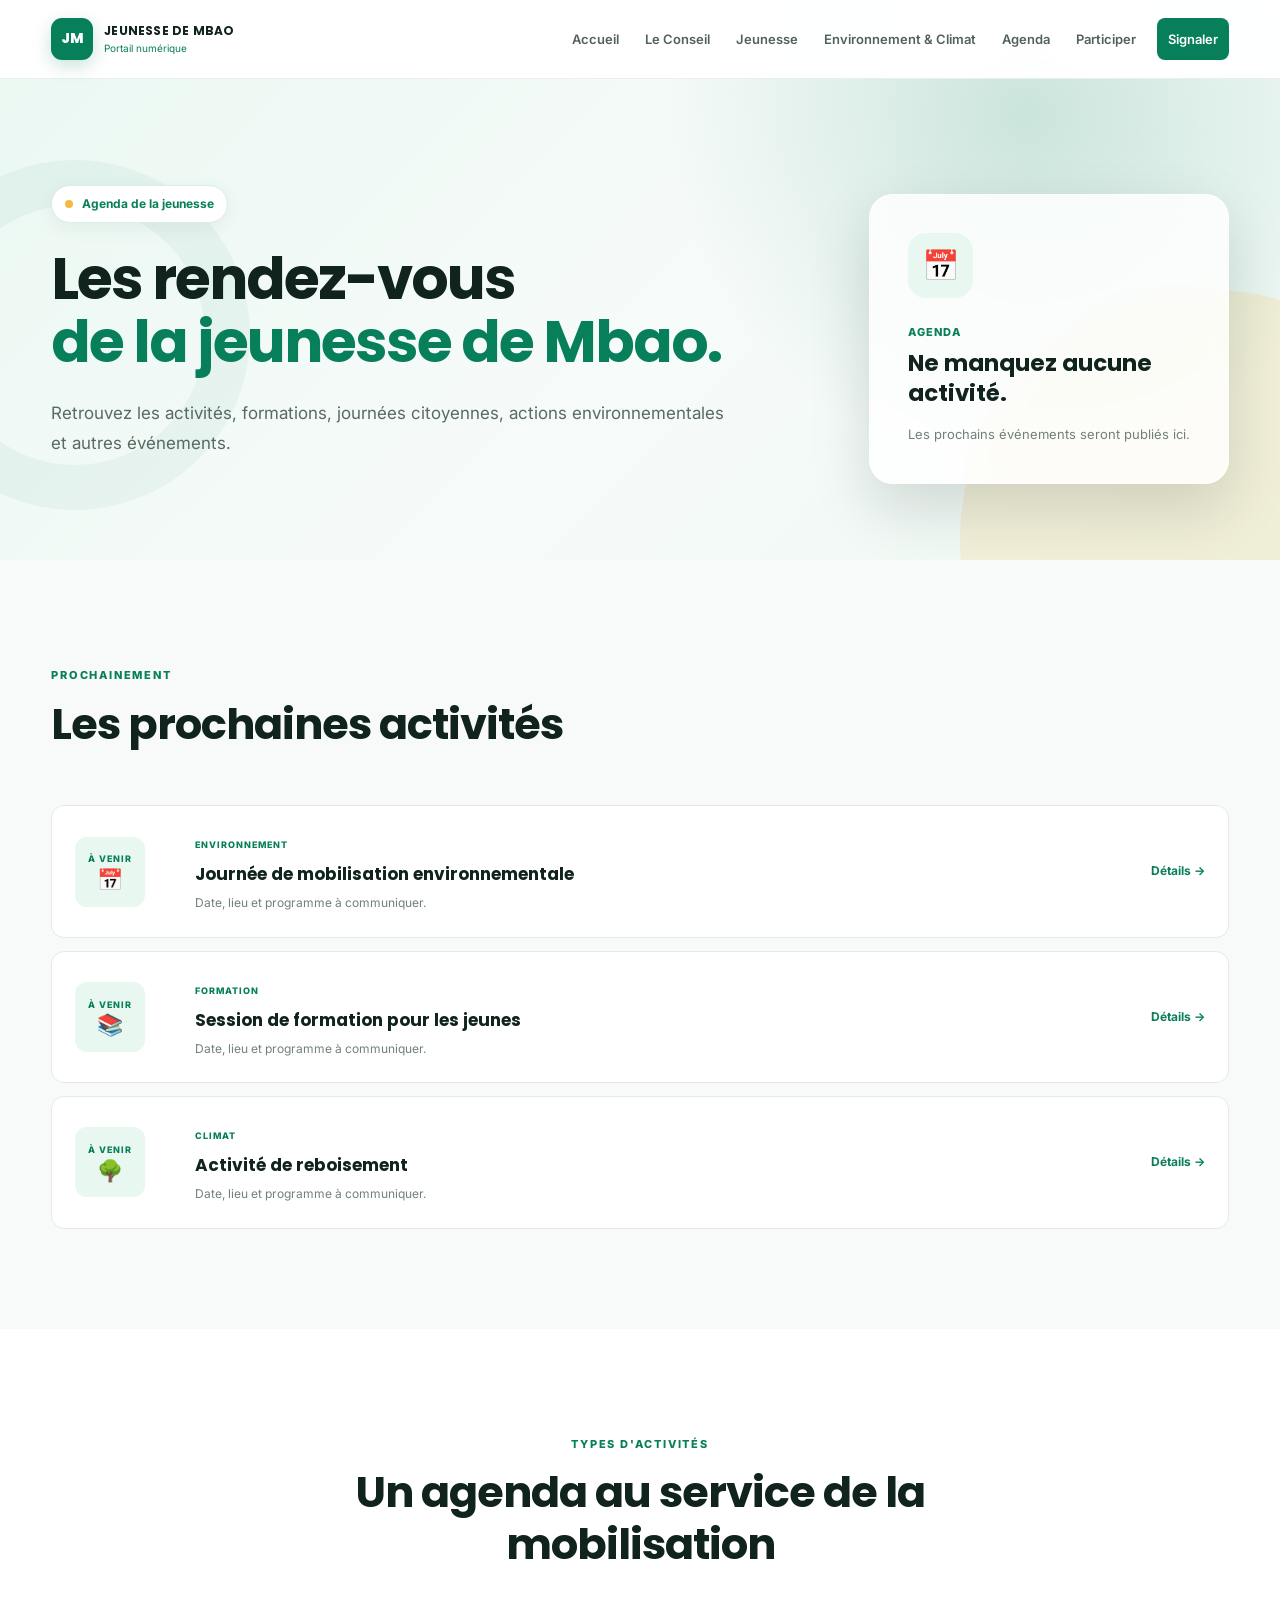
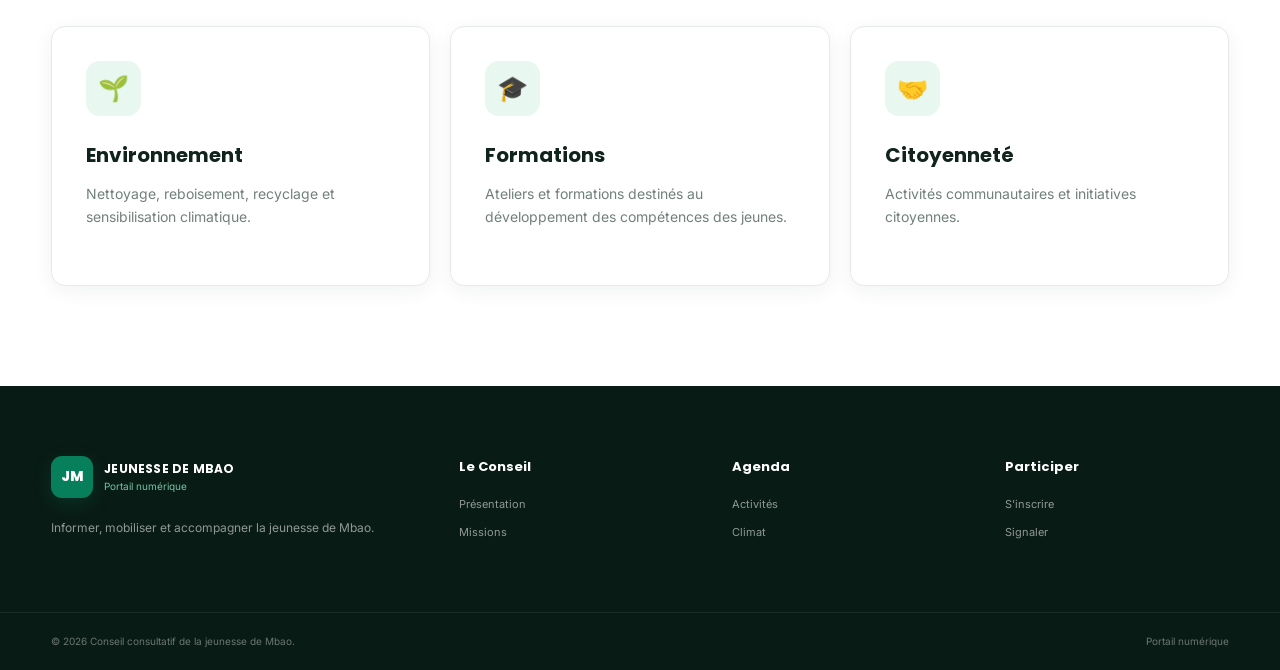
==== agenda.html @ 91de1a05 "first commit" ====
<!DOCTYPE html>
<html lang="fr">

<head>

    <meta charset="UTF-8">
    <meta name="viewport" content="width=device-width, initial-scale=1.0">

    <meta name="description"
          content="Agenda des activités de la jeunesse de Mbao">

    <title>Agenda | Jeunesse de Mbao</title>

    <link rel="stylesheet" href="css/style.css">

    <link rel="preconnect" href="https://fonts.googleapis.com">
    <link rel="preconnect" href="https://fonts.gstatic.com" crossorigin>

    <link href="https://fonts.googleapis.com/css2?family=Inter:wght@400;500;600;700;800&family=Poppins:wght@500;600;700;800&display=swap" rel="stylesheet">

</head>


<body>

<header class="header" id="header">

    <div class="container header-container">

        <a href="index.html" class="logo">

            <div class="logo-symbol">JM</div>

            <div class="logo-text">
                <strong>JEUNESSE DE MBAO</strong>
                <span>Portail numérique</span>
            </div>

        </a>


        <button class="menu-toggle" id="menuToggle">

            <span></span>
            <span></span>
            <span></span>

        </button>


        <nav class="navbar" id="navbar">

            <a href="index.html" class="nav-link">
                Accueil
            </a>

            <a href="conseil.html" class="nav-link">
                Le Conseil
            </a>

            <a href="jeunesse.html" class="nav-link">
                Jeunesse
            </a>

            <a href="environnement.html" class="nav-link">
                Environnement & Climat
            </a>

            <a href="agenda.html" class="nav-link active">
                Agenda
            </a>

            <a href="participer.html" class="nav-link">
                Participer
            </a>

            <a href="signalement.html" class="nav-link nav-link-action">
                Signaler
            </a>

        </nav>

    </div>

</header>


<main>


<section class="hero page-hero">

    <div class="container hero-container">

        <div class="hero-content">

            <div class="hero-badge">
                <span class="badge-dot"></span>
                Agenda de la jeunesse
            </div>

            <h1>
                Les rendez-vous
                <span>de la jeunesse de Mbao.</span>
            </h1>

            <p class="hero-description">
                Retrouvez les activités, formations, journées citoyennes,
                actions environnementales et autres événements.
            </p>

        </div>


        <div class="hero-card">

            <div class="hero-card-icon">
                📅
            </div>

            <span>Agenda</span>

            <strong>
                Ne manquez aucune activité.
            </strong>

            <p>
                Les prochains événements seront publiés ici.
            </p>

        </div>

    </div>

</section>


<section class="section section-light">

    <div class="container">

        <div class="section-heading">

            <span class="section-label">
                PROCHAINEMENT
            </span>

            <h2>
                Les prochaines activités
            </h2>

        </div>


        <div class="events-list">

            <article class="event-card">

                <div class="event-date">

                    <span>À VENIR</span>

                    <strong>
                        📅
                    </strong>

                </div>


                <div class="event-info">

                    <span class="event-category">
                        ENVIRONNEMENT
                    </span>

                    <h3>
                        Journée de mobilisation environnementale
                    </h3>

                    <p>
                        Date, lieu et programme à communiquer.
                    </p>

                </div>


                <a href="#" class="event-link">
                    Détails →
                </a>

            </article>


            <article class="event-card">

                <div class="event-date">

                    <span>À VENIR</span>

                    <strong>
                        📚
                    </strong>

                </div>


                <div class="event-info">

                    <span class="event-category">
                        FORMATION
                    </span>

                    <h3>
                        Session de formation pour les jeunes
                    </h3>

                    <p>
                        Date, lieu et programme à communiquer.
                    </p>

                </div>


                <a href="#" class="event-link">
                    Détails →
                </a>

            </article>


            <article class="event-card">

                <div class="event-date">

                    <span>À VENIR</span>

                    <strong>
                        🌳
                    </strong>

                </div>


                <div class="event-info">

                    <span class="event-category">
                        CLIMAT
                    </span>

                    <h3>
                        Activité de reboisement
                    </h3>

                    <p>
                        Date, lieu et programme à communiquer.
                    </p>

                </div>


                <a href="#" class="event-link">
                    Détails →
                </a>

            </article>

        </div>

    </div>

</section>


<section class="section">

    <div class="container">

        <div class="section-heading centered">

            <span class="section-label">
                TYPES D'ACTIVITÉS
            </span>

            <h2>
                Un agenda au service de la mobilisation
            </h2>

        </div>


        <div class="feature-grid">

            <article class="feature-card">

                <div class="feature-icon">
                    🌱
                </div>

                <h3>
                    Environnement
                </h3>

                <p>
                    Nettoyage, reboisement, recyclage et
                    sensibilisation climatique.
                </p>

            </article>


            <article class="feature-card">

                <div class="feature-icon">
                    🎓
                </div>

                <h3>
                    Formations
                </h3>

                <p>
                    Ateliers et formations destinés au développement
                    des compétences des jeunes.
                </p>

            </article>


            <article class="feature-card">

                <div class="feature-icon">
                    🤝
                </div>

                <h3>
                    Citoyenneté
                </h3>

                <p>
                    Activités communautaires et initiatives
                    citoyennes.
                </p>

            </article>

        </div>

    </div>

</section>


</main>


<footer class="footer">

    <div class="container footer-grid">

        <div class="footer-brand">

            <div class="logo footer-logo">

                <div class="logo-symbol">JM</div>

                <div class="logo-text">
                    <strong>JEUNESSE DE MBAO</strong>
                    <span>Portail numérique</span>
                </div>

            </div>

            <p>
                Informer, mobiliser et accompagner la jeunesse
                de Mbao.
            </p>

        </div>


        <div class="footer-column">

            <h3>Le Conseil</h3>

            <a href="conseil.html">
                Présentation
            </a>

            <a href="conseil.html">
                Missions
            </a>

        </div>


        <div class="footer-column">

            <h3>Agenda</h3>

            <a href="agenda.html">
                Activités
            </a>

            <a href="environnement.html">
                Climat
            </a>

        </div>


        <div class="footer-column">

            <h3>Participer</h3>

            <a href="participer.html">
                S'inscrire
            </a>

            <a href="signalement.html">
                Signaler
            </a>

        </div>

    </div>


    <div class="footer-bottom">

        <div class="container">

            <p>
                © <span id="currentYear"></span>
                Conseil consultatif de la jeunesse de Mbao.
            </p>

            <p>
                Portail numérique
            </p>

        </div>

    </div>

</footer>


<script src="js/app.js"></script>

</body>
</html>
---- css/style.css ----
/* =========================================================
   PORTAIL NUMÉRIQUE DE LA JEUNESSE DE MBAO
   STYLE PRINCIPAL
========================================================= */

:root {

    --primary: #087f5b;
    --primary-dark: #056044;
    --primary-light: #e8f7f0;

    --secondary: #f4b942;

    --dark: #10231c;
    --text: #42534c;
    --muted: #71817a;

    --white: #ffffff;
    --light: #f7faf8;
    --border: #e4ebe7;

    --shadow-sm: 0 5px 20px rgba(16, 35, 28, 0.06);
    --shadow-md: 0 15px 40px rgba(16, 35, 28, 0.10);
    --shadow-lg: 0 25px 60px rgba(16, 35, 28, 0.15);

    --radius-sm: 8px;
    --radius-md: 14px;
    --radius-lg: 24px;

    --container: 1180px;

}


/* =========================================================
   RESET
========================================================= */

* {
    margin: 0;
    padding: 0;
    box-sizing: border-box;
}


html {
    scroll-behavior: smooth;
}


body {
    font-family: "Inter", sans-serif;
    color: var(--text);
    background: var(--white);
    line-height: 1.7;
    overflow-x: hidden;
}


a {
    text-decoration: none;
    color: inherit;
}


button,
input,
select,
textarea {
    font: inherit;
}


button {
    cursor: pointer;
}


img {
    max-width: 100%;
    display: block;
}


/* =========================================================
   CONTAINER
========================================================= */

.container {
    width: min(92%, var(--container));
    margin: 0 auto;
}


/* =========================================================
   HEADER
========================================================= */

.header {
    position: fixed;
    top: 0;
    left: 0;
    width: 100%;
    z-index: 1000;

    background: rgba(255, 255, 255, 0.96);
    backdrop-filter: blur(12px);

    border-bottom: 1px solid rgba(228, 235, 231, 0.8);

    transition: 0.3s ease;
}


.header.scrolled {
    box-shadow: var(--shadow-sm);
}


.header-container {
    min-height: 78px;

    display: flex;
    align-items: center;
    justify-content: space-between;
    gap: 30px;
}


/* LOGO */

.logo {
    display: flex;
    align-items: center;
    gap: 11px;
    flex-shrink: 0;
}


.logo-symbol {
    width: 42px;
    height: 42px;

    border-radius: 11px;

    background: var(--primary);

    color: white;

    display: flex;
    align-items: center;
    justify-content: center;

    font-family: "Poppins", sans-serif;
    font-weight: 800;
    font-size: 14px;

    box-shadow: 0 6px 18px rgba(8, 127, 91, 0.22);
}


.logo-text {
    display: flex;
    flex-direction: column;
    line-height: 1.2;
}


.logo-text strong {
    font-family: "Poppins", sans-serif;
    font-size: 12px;
    color: var(--dark);
    letter-spacing: 0.2px;
}


.logo-text span {
    font-size: 10px;
    color: var(--primary);
    margin-top: 3px;
}


/* NAVIGATION */

.navbar {
    display: flex;
    align-items: center;
    gap: 4px;
}


.nav-link {
    position: relative;

    padding: 10px 11px;

    color: #52625b;

    font-size: 13px;
    font-weight: 600;

    transition: 0.25s ease;
}


.nav-link:hover,
.nav-link.active {
    color: var(--primary);
}


.nav-link-action {
    color: white !important;
    background: var(--primary);
    border-radius: 8px;
    margin-left: 6px;
}


.nav-link-action:hover {
    background: var(--primary-dark);
}


/* MENU MOBILE */

.menu-toggle {
    display: none;

    width: 42px;
    height: 42px;

    border: 0;
    background: var(--primary-light);

    border-radius: 9px;

    align-items: center;
    justify-content: center;
    flex-direction: column;
    gap: 5px;
}


.menu-toggle span {
    width: 20px;
    height: 2px;

    background: var(--primary);

    border-radius: 10px;

    transition: 0.3s;
}


/* =========================================================
   HERO
========================================================= */

.hero {
    min-height: 730px;

    padding-top: 78px;

    position: relative;

    display: flex;
    align-items: center;

    background:
        radial-gradient(circle at 80% 20%, rgba(8, 127, 91, 0.18), transparent 32%),
        linear-gradient(135deg, #eaf8f2 0%, #f7fbf9 55%, #edf8f3 100%);

    overflow: hidden;
}


.hero::before {
    content: "";

    position: absolute;

    width: 500px;
    height: 500px;

    right: -180px;
    bottom: -230px;

    border-radius: 50%;

    background: rgba(244, 185, 66, 0.16);
}


.hero::after {
    content: "";

    position: absolute;

    width: 260px;
    height: 260px;

    left: -100px;
    top: 160px;

    border-radius: 50%;

    border: 45px solid rgba(8, 127, 91, 0.05);
}


.hero-container {
    position: relative;
    z-index: 2;

    display: grid;
    grid-template-columns: 1.25fr 0.75fr;

    align-items: center;

    gap: 80px;
}


.hero-content {
    max-width: 720px;
}


.hero-badge {
    display: inline-flex;
    align-items: center;
    gap: 9px;

    padding: 8px 13px;

    background: white;

    color: var(--primary);

    border: 1px solid #d9eee5;

    border-radius: 30px;

    font-size: 12px;
    font-weight: 700;

    margin-bottom: 25px;

    box-shadow: var(--shadow-sm);
}


.badge-dot {
    width: 8px;
    height: 8px;

    border-radius: 50%;

    background: var(--secondary);
}


.hero h1 {
    font-family: "Poppins", sans-serif;

    font-size: clamp(42px, 5vw, 68px);

    line-height: 1.08;

    letter-spacing: -2px;

    color: var(--dark);

    margin-bottom: 24px;
}


.hero h1 span {
    display: block;
    color: var(--primary);
}


.hero-description {
    max-width: 680px;

    color: #586a62;

    font-size: 17px;

    line-height: 1.8;

    margin-bottom: 34px;
}


.hero-buttons {
    display: flex;
    align-items: center;
    gap: 12px;

    flex-wrap: wrap;
}


/* BUTTONS */

.btn {
    display: inline-flex;
    align-items: center;
    justify-content: center;
    gap: 9px;

    min-height: 48px;

    padding: 0 20px;

    border-radius: 9px;

    font-size: 13px;
    font-weight: 700;

    border: none;

    transition: 0.25s ease;
}


.btn-primary {
    color: white;
    background: var(--primary);

    box-shadow: 0 10px 24px rgba(8, 127, 91, 0.20);
}


.btn-primary:hover {
    background: var(--primary-dark);
    transform: translateY(-2px);
}


.btn-light {
    color: var(--primary);
    background: white;

    border: 1px solid #dceae4;
}


.btn-light:hover {
    transform: translateY(-2px);
    box-shadow: var(--shadow-sm);
}


/* HERO CARD */

.hero-card {
    padding: 38px;

    border-radius: var(--radius-lg);

    background: rgba(255, 255, 255, 0.82);

    border: 1px solid rgba(255, 255, 255, 0.9);

    box-shadow: var(--shadow-lg);

    backdrop-filter: blur(10px);

    max-width: 360px;

    justify-self: end;
}


.hero-card-icon {
    width: 65px;
    height: 65px;

    display: flex;
    align-items: center;
    justify-content: center;

    border-radius: 18px;

    background: var(--primary-light);

    font-size: 30px;

    margin-bottom: 25px;
}


.hero-card > span {
    display: block;

    color: var(--primary);

    font-size: 11px;
    font-weight: 800;

    letter-spacing: 1px;
    text-transform: uppercase;

    margin-bottom: 8px;
}


.hero-card strong {
    display: block;

    color: var(--dark);

    font-family: "Poppins", sans-serif;

    font-size: 23px;

    line-height: 1.3;

    margin-bottom: 14px;
}


.hero-card p {
    color: var(--muted);

    font-size: 13px;
}


/* =========================================================
   SECTIONS
========================================================= */

.section {
    padding: 100px 0;
}


.section-light {
    background: var(--light);
}


.section-heading {
    max-width: 680px;
    margin-bottom: 55px;
}


.section-heading.centered {
    text-align: center;
    margin-left: auto;
    margin-right: auto;
}


.section-label {
    display: inline-block;

    color: var(--primary);

    font-size: 11px;

    font-weight: 800;

    letter-spacing: 1.8px;

    margin-bottom: 14px;
}


.section-heading h2 {
    color: var(--dark);

    font-family: "Poppins", sans-serif;

    font-size: clamp(30px, 4vw, 43px);

    line-height: 1.2;

    letter-spacing: -1px;

    margin-bottom: 18px;
}


.section-heading p {
    color: var(--muted);

    font-size: 15px;
}


/* =========================================================
   FEATURES
========================================================= */

.feature-grid {
    display: grid;

    grid-template-columns: repeat(3, 1fr);

    gap: 20px;
}


.feature-card {
    padding: 34px;

    border: 1px solid var(--border);

    border-radius: var(--radius-md);

    background: white;

    box-shadow: var(--shadow-sm);

    transition: 0.3s ease;
}


.feature-card:hover {
    transform: translateY(-6px);
    box-shadow: var(--shadow-md);
}


.feature-icon {
    width: 55px;
    height: 55px;

    display: flex;
    align-items: center;
    justify-content: center;

    background: var(--primary-light);

    border-radius: 14px;

    font-size: 25px;

    margin-bottom: 22px;
}


.feature-card h3 {
    font-family: "Poppins", sans-serif;

    color: var(--dark);

    font-size: 20px;

    margin-bottom: 10px;
}


.feature-card p {
    color: var(--muted);

    font-size: 14px;

    margin-bottom: 22px;
}


.feature-card a,
.text-link,
.opportunity-card a {
    color: var(--primary);

    font-size: 13px;

    font-weight: 700;
}


/* =========================================================
   STATS
========================================================= */

.stats-section {
    padding: 55px 0;

    background: var(--primary);

    color: white;
}


.stats-grid {
    display: grid;

    grid-template-columns: repeat(4, 1fr);

    gap: 20px;
}


.stat-item {
    text-align: center;

    padding: 10px;

    border-right: 1px solid rgba(255, 255, 255, 0.15);
}


.stat-item:last-child {
    border-right: none;
}


.stat-item strong {
    display: block;

    font-family: "Poppins", sans-serif;

    font-size: 37px;

    line-height: 1;

    margin-bottom: 10px;
}


.stat-item span {
    color: rgba(255, 255, 255, 0.78);

    font-size: 12px;

    font-weight: 600;
}


/* =========================================================
   TWO COLUMNS
========================================================= */

.two-columns {
    display: grid;

    grid-template-columns: 1fr 1fr;

    gap: 90px;

    align-items: center;
}


.council-cards {
    display: grid;

    grid-template-columns: 1fr 1fr;

    gap: 15px;
}


.mini-card {
    display: flex;

    align-items: flex-start;

    gap: 14px;

    padding: 23px;

    background: white;

    border: 1px solid var(--border);

    border-radius: 13px;

    box-shadow: var(--shadow-sm);

    transition: 0.25s;
}


.mini-card:hover {
    transform: translateY(-3px);
}


.mini-card > span {
    font-size: 24px;
}


.mini-card h3 {
    color: var(--dark);

    font-family: "Poppins", sans-serif;

    font-size: 15px;

    margin-bottom: 4px;
}


.mini-card p {
    color: var(--muted);

    font-size: 11px;
}


/* =========================================================
   OPPORTUNITIES
========================================================= */

.opportunity-grid {
    display: grid;

    grid-template-columns: repeat(3, 1fr);

    gap: 20px;
}


.opportunity-card {
    padding: 32px;

    border: 1px solid var(--border);

    border-radius: var(--radius-md);

    background: white;

    transition: 0.3s;
}


.opportunity-card:hover {
    border-color: #cbe5da;
    box-shadow: var(--shadow-md);
}


.opportunity-icon {
    display: block;

    font-size: 30px;

    margin-bottom: 18px;
}


.opportunity-card h3 {
    color: var(--dark);

    font-family: "Poppins", sans-serif;

    font-size: 19px;

    margin-bottom: 10px;
}


.opportunity-card p {
    color: var(--muted);

    font-size: 13px;

    margin-bottom: 20px;
}


/* =========================================================
   CLIMATE
========================================================= */

.climate-section {
    padding: 100px 0;

    background:
        radial-gradient(circle at 10% 20%, rgba(244, 185, 66, 0.15), transparent 25%),
        linear-gradient(135deg, #063f30, #087f5b);

    color: white;
}


.light-heading .section-label {
    color: #f4c65c;
}


.light-heading h2 {
    color: white;
}


.light-heading p {
    color: rgba(255, 255, 255, 0.75);
}


.climate-grid {
    display: grid;

    grid-template-columns: repeat(2, 1fr);

    gap: 15px;

    margin-bottom: 50px;
}


.climate-card {
    display: flex;

    gap: 25px;

    padding: 28px;

    background: rgba(255, 255, 255, 0.08);

    border: 1px solid rgba(255, 255, 255, 0.12);

    border-radius: 15px;

    transition: 0.25s;
}


.climate-card:hover {
    background: rgba(255, 255, 255, 0.12);
    transform: translateY(-3px);
}


.climate-number {
    color: #f4c65c;

    font-family: "Poppins", sans-serif;

    font-size: 12px;

    font-weight: 800;
}


.climate-card h3 {
    font-family: "Poppins", sans-serif;

    font-size: 18px;

    margin-bottom: 7px;
}


.climate-card p {
    color: rgba(255, 255, 255, 0.70);

    font-size: 13px;
}


.climate-cta {
    display: flex;

    align-items: center;
    justify-content: space-between;

    gap: 30px;

    padding: 27px 30px;

    border-radius: 15px;

    background: rgba(255, 255, 255, 0.10);

    border: 1px solid rgba(255, 255, 255, 0.13);
}


.climate-cta span {
    display: block;

    color: rgba(255, 255, 255, 0.68);

    font-size: 12px;
}


.climate-cta strong {
    display: block;

    font-family: "Poppins", sans-serif;

    font-size: 20px;

    margin-top: 3px;
}


/* =========================================================
   AGENDA
========================================================= */

.events-list {
    display: flex;
    flex-direction: column;

    gap: 13px;
}


.event-card {
    display: grid;

    grid-template-columns: 95px 1fr auto;

    align-items: center;

    gap: 25px;

    padding: 23px;

    background: white;

    border: 1px solid var(--border);

    border-radius: 13px;

    transition: 0.25s;
}


.event-card:hover {
    box-shadow: var(--shadow-sm);
}


.event-date {
    width: 70px;
    height: 70px;

    display: flex;
    flex-direction: column;

    align-items: center;
    justify-content: center;

    border-radius: 12px;

    background: var(--primary-light);

    color: var(--primary);

    text-align: center;
}


.event-date span {
    font-size: 9px;

    font-weight: 800;

    letter-spacing: 1px;
}


.event-date strong {
    font-family: "Poppins", sans-serif;

    font-size: 21px;

    line-height: 1.2;
}


.event-category {
    color: var(--primary);

    font-size: 9px;

    font-weight: 800;

    letter-spacing: 1px;
}


.event-info h3 {
    color: var(--dark);

    font-family: "Poppins", sans-serif;

    font-size: 17px;

    margin: 4px 0;
}


.event-info p {
    color: var(--muted);

    font-size: 12px;
}


.event-link {
    color: var(--primary);

    font-size: 12px;

    font-weight: 700;
}


/* =========================================================
   PARTICIPER
========================================================= */

.participate-section {
    padding: 90px 0;

    background: var(--primary-light);
}


.participate-content {
    display: grid;

    grid-template-columns: 0.9fr 1.1fr;

    align-items: center;

    gap: 70px;
}


.participate-content h2 {
    color: var(--dark);

    font-family: "Poppins", sans-serif;

    font-size: clamp(30px, 4vw, 43px);

    line-height: 1.2;

    margin-bottom: 18px;
}


.participate-content p {
    color: var(--muted);

    font-size: 14px;
}


.participate-actions {
    display: grid;

    grid-template-columns: 1fr 1fr;

    gap: 12px;
}


.participate-button {
    display: flex;

    align-items: center;

    gap: 14px;

    padding: 21px;

    background: white;

    border: 1px solid #dbece4;

    border-radius: 12px;

    transition: 0.25s;
}


.participate-button:hover {
    transform: translateY(-3px);

    box-shadow: var(--shadow-sm);
}


.participate-button > span {
    font-size: 23px;
}


.participate-button strong {
    display: block;

    color: var(--dark);

    font-size: 13px;
}


.participate-button small {
    color: var(--muted);

    font-size: 10px;
}


/* =========================================================
   SIGNALEMENT
========================================================= */

.report-container {
    display: grid;

    grid-template-columns: 1fr 0.8fr;

    align-items: center;

    gap: 100px;
}


.report-content {
    max-width: 600px;
}


.report-content h2 {
    color: var(--dark);

    font-family: "Poppins", sans-serif;

    font-size: clamp(30px, 4vw, 43px);

    line-height: 1.2;

    margin-bottom: 18px;
}


.report-content > p {
    color: var(--muted);

    font-size: 14px;

    margin-bottom: 25px;
}


.check-list {
    list-style: none;

    margin-bottom: 30px;
}


.check-list li {
    display: flex;

    align-items: center;

    gap: 10px;

    color: var(--text);

    font-size: 13px;

    margin-bottom: 10px;
}


.check-list span {
    width: 21px;
    height: 21px;

    display: flex;

    align-items: center;
    justify-content: center;

    border-radius: 50%;

    background: var(--primary-light);

    color: var(--primary);

    font-size: 11px;

    font-weight: 800;
}


.report-visual {
    position: relative;

    min-height: 400px;

    display: flex;

    align-items: center;
    justify-content: center;
}


.report-circle {
    width: 280px;
    height: 280px;

    display: flex;

    align-items: center;
    justify-content: center;

    border-radius: 50%;

    background: var(--primary-light);

    border: 25px solid #f1faf6;

    box-shadow: 0 20px 50px rgba(8, 127, 91, 0.10);
}


.report-circle span {
    font-size: 100px;
}


.report-floating-card {
    position: absolute;

    padding: 13px 17px;

    background: white;

    border: 1px solid var(--border);

    border-radius: 10px;

    box-shadow: var(--shadow-md);

    color: var(--dark);

    font-size: 12px;

    font-weight: 700;
}


.card-one {
    top: 65px;
    left: 25px;
}


.card-two {
    top: 140px;
    right: 5px;
}


.card-three {
    bottom: 70px;
    left: 70px;
}


/* =========================================================
   FINAL CTA
========================================================= */

.final-cta {
    padding: 90px 0;

    text-align: center;

    background: var(--dark);

    color: white;
}


.final-cta > .container > span {
    color: #f4c65c;

    font-size: 10px;

    font-weight: 800;

    letter-spacing: 2px;
}


.final-cta h2 {
    max-width: 700px;

    margin: 15px auto 30px;

    font-family: "Poppins", sans-serif;

    font-size: clamp(30px, 4vw, 46px);

    line-height: 1.2;
}


/* =========================================================
   FOOTER
========================================================= */

.footer {
    background: #091b15;

    color: white;
}


.footer-grid {
    display: grid;

    grid-template-columns: 1.6fr 1fr 1fr 1fr;

    gap: 50px;

    padding: 70px 0;
}


.footer-logo .logo-text strong {
    color: white;
}


.footer-logo .logo-text span {
    color: #71c6a4;
}


.footer-brand > p {
    max-width: 370px;

    margin-top: 20px;

    color: rgba(255, 255, 255, 0.55);

    font-size: 12px;
}


.footer-column {
    display: flex;
    flex-direction: column;

    gap: 9px;
}


.footer-column h3 {
    color: white;

    font-family: "Poppins", sans-serif;

    font-size: 13px;

    margin-bottom: 8px;
}


.footer-column a {
    color: rgba(255, 255, 255, 0.55);

    font-size: 11px;

    transition: 0.2s;
}


.footer-column a:hover {
    color: white;
}


.footer-bottom {
    border-top: 1px solid rgba(255, 255, 255, 0.08);

    padding: 20px 0;
}


.footer-bottom .container {
    display: flex;

    justify-content: space-between;

    gap: 20px;
}


.footer-bottom p {
    color: rgba(255, 255, 255, 0.40);

    font-size: 10px;
}


/* =========================================================
   MODAL
========================================================= */

.modal {
    position: fixed;

    inset: 0;

    z-index: 3000;

    display: none;

    align-items: center;
    justify-content: center;

    padding: 20px;
}


.modal.active {
    display: flex;
}


.modal-overlay {
    position: absolute;

    inset: 0;

    background: rgba(6, 31, 23, 0.70);

    backdrop-filter: blur(4px);
}


.modal-content {
    position: relative;

    z-index: 2;

    width: min(100%, 520px);

    max-height: 90vh;

    overflow-y: auto;

    background: white;

    border-radius: 18px;

    padding: 35px;

    box-shadow: var(--shadow-lg);
}


.modal-close {
    position: absolute;

    top: 15px;
    right: 15px;

    width: 34px;
    height: 34px;

    border: none;

    border-radius: 50%;

    background: var(--light);

    color: var(--dark);

    font-size: 22px;
}


.modal-header {
    margin-bottom: 25px;
}


.modal-icon {
    display: block;

    font-size: 30px;

    margin-bottom: 10px;
}


.modal-header h2 {
    color: var(--dark);

    font-family: "Poppins", sans-serif;

    font-size: 24px;

    margin-bottom: 5px;
}


.modal-header p {
    color: var(--muted);

    font-size: 12px;
}


.form-group {
    margin-bottom: 18px;
}


.form-group label {
    display: block;

    color: var(--dark);

    font-size: 12px;

    font-weight: 700;

    margin-bottom: 7px;
}


.form-group input,
.form-group select,
.form-group textarea {
    width: 100%;

    padding: 12px 13px;

    border: 1px solid var(--border);

    border-radius: 8px;

    outline: none;

    color: var(--dark);

    background: white;

    font-size: 12px;

    transition: 0.2s;
}


.form-group input:focus,
.form-group select:focus,
.form-group textarea:focus {
    border-color: var(--primary);

    box-shadow: 0 0 0 3px rgba(8, 127, 91, 0.08);
}


.form-group textarea {
    resize: vertical;
}


.modal-submit {
    width: 100%;

    margin-top: 5px;
}


/* =========================================================
   TOAST
========================================================= */

.toast {
    position: fixed;

    right: 25px;
    bottom: 25px;

    z-index: 4000;

    display: flex;

    align-items: center;

    gap: 12px;

    min-width: 280px;

    padding: 16px 18px;

    background: white;

    border: 1px solid var(--border);

    border-radius: 12px;

    box-shadow: var(--shadow-lg);

    transform: translateY(120px);

    opacity: 0;

    pointer-events: none;

    transition: 0.35s ease;
}


.toast.show {
    transform: translateY(0);

    opacity: 1;
}


.toast-icon {
    width: 34px;
    height: 34px;

    display: flex;

    align-items: center;
    justify-content: center;

    border-radius: 50%;

    background: var(--primary-light);

    color: var(--primary);

    font-weight: 800;
}


.toast strong {
    display: block;

    color: var(--dark);

    font-size: 12px;
}


.toast p {
    color: var(--muted);

    font-size: 10px;
}


/* =========================================================
   RESPONSIVE TABLET
========================================================= */

@media (max-width: 1050px) {

    .navbar {
        gap: 0;
    }

    .nav-link {
        padding: 9px 7px;
        font-size: 11px;
    }

    .hero-container {
        gap: 40px;
    }

    .hero h1 {
        font-size: 50px;
    }

}


/* =========================================================
   RESPONSIVE MOBILE
========================================================= */

@media (max-width: 800px) {

    .header-container {
        min-height: 70px;
    }


    .menu-toggle {
        display: flex;
    }


    .navbar {
        position: absolute;

        top: 70px;
        left: 4%;

        width: 92%;

        padding: 15px;

        display: none;

        flex-direction: column;

        align-items: stretch;

        gap: 3px;

        background: white;

        border: 1px solid var(--border);

        border-radius: 12px;

        box-shadow: var(--shadow-lg);
    }


    .navbar.open {
        display: flex;
    }


    .nav-link {
        padding: 12px;

        border-radius: 7px;

        font-size: 13px;
    }


    .nav-link-action {
        margin-left: 0;
        text-align: center;
        margin-top: 5px;
    }


    .hero {
        min-height: auto;

        padding-top: 130px;
        padding-bottom: 80px;
    }


    .hero-container {
        grid-template-columns: 1fr;

        gap: 45px;
    }


    .hero h1 {
        font-size: clamp(38px, 11vw, 52px);

        letter-spacing: -1.5px;
    }


    .hero-description {
        font-size: 15px;
    }


    .hero-card {
        justify-self: stretch;

        max-width: none;
    }


    .section {
        padding: 75px 0;
    }


    .feature-grid,
    .opportunity-grid {
        grid-template-columns: 1fr;
    }


    .stats-grid {
        grid-template-columns: 1fr 1fr;
    }


    .stat-item:nth-child(2) {
        border-right: none;
    }


    .two-columns,
    .participate-content,
    .report-container {
        grid-template-columns: 1fr;

        gap: 45px;
    }


    .council-cards {
        grid-template-columns: 1fr 1fr;
    }


    .climate-grid {
        grid-template-columns: 1fr;
    }


    .climate-cta {
        flex-direction: column;

        align-items: flex-start;
    }


    .participate-actions {
        grid-template-columns: 1fr;
    }


    .report-visual {
        min-height: 350px;
    }


    .footer-grid {
        grid-template-columns: 1fr 1fr;

        gap: 35px;
    }

}


/* =========================================================
   PETIT MOBILE
========================================================= */

@media (max-width: 500px) {

    .logo-text strong {
        font-size: 10px;
    }


    .logo-text span {
        font-size: 8px;
    }


    .logo-symbol {
        width: 38px;
        height: 38px;
    }


    .hero-buttons {
        flex-direction: column;

        align-items: stretch;
    }


    .hero-buttons .btn {
        width: 100%;
    }


    .council-cards {
        grid-template-columns: 1fr;
    }


    .stats-grid {
        grid-template-columns: 1fr 1fr;

        gap: 10px;
    }


    .stat-item {
        border-right: none;
    }


    .stat-item strong {
        font-size: 29px;
    }


    .event-card {
        grid-template-columns: 70px 1fr;

        gap: 15px;
    }


    .event-link {
        grid-column: 2;
    }


    .footer-grid {
        grid-template-columns: 1fr;
    }


    .footer-bottom .container {
        flex-direction: column;
    }


    .modal-content {
        padding: 25px 20px;
    }


    .report-circle {
        width: 220px;
        height: 220px;
    }


    .report-circle span {
        font-size: 75px;
    }


    .card-one {
        left: 0;
    }


    .card-two {
        right: 0;
    }


    .card-three {
        left: 30px;
    }

}



/* =========================================================
   PAGES INTERNES
========================================================= */

.page-hero {
    min-height: 560px;
}

.page-hero .hero-container {
    padding-top: 40px;
}

.page-hero h1 {
    font-size: clamp(40px, 5vw, 58px);
}

.page-climate-hero {
    min-height: 560px;
    padding-top: 130px;
    display: flex;
    align-items: center;
}

.page-climate-hero h1 {
    color: white;
    font-family: "Poppins", sans-serif;
    font-size: clamp(38px, 5vw, 58px);
    line-height: 1.15;
    letter-spacing: -1px;
    margin-bottom: 20px;
}

.page-climate-hero .section-heading {
    max-width: 800px;
}
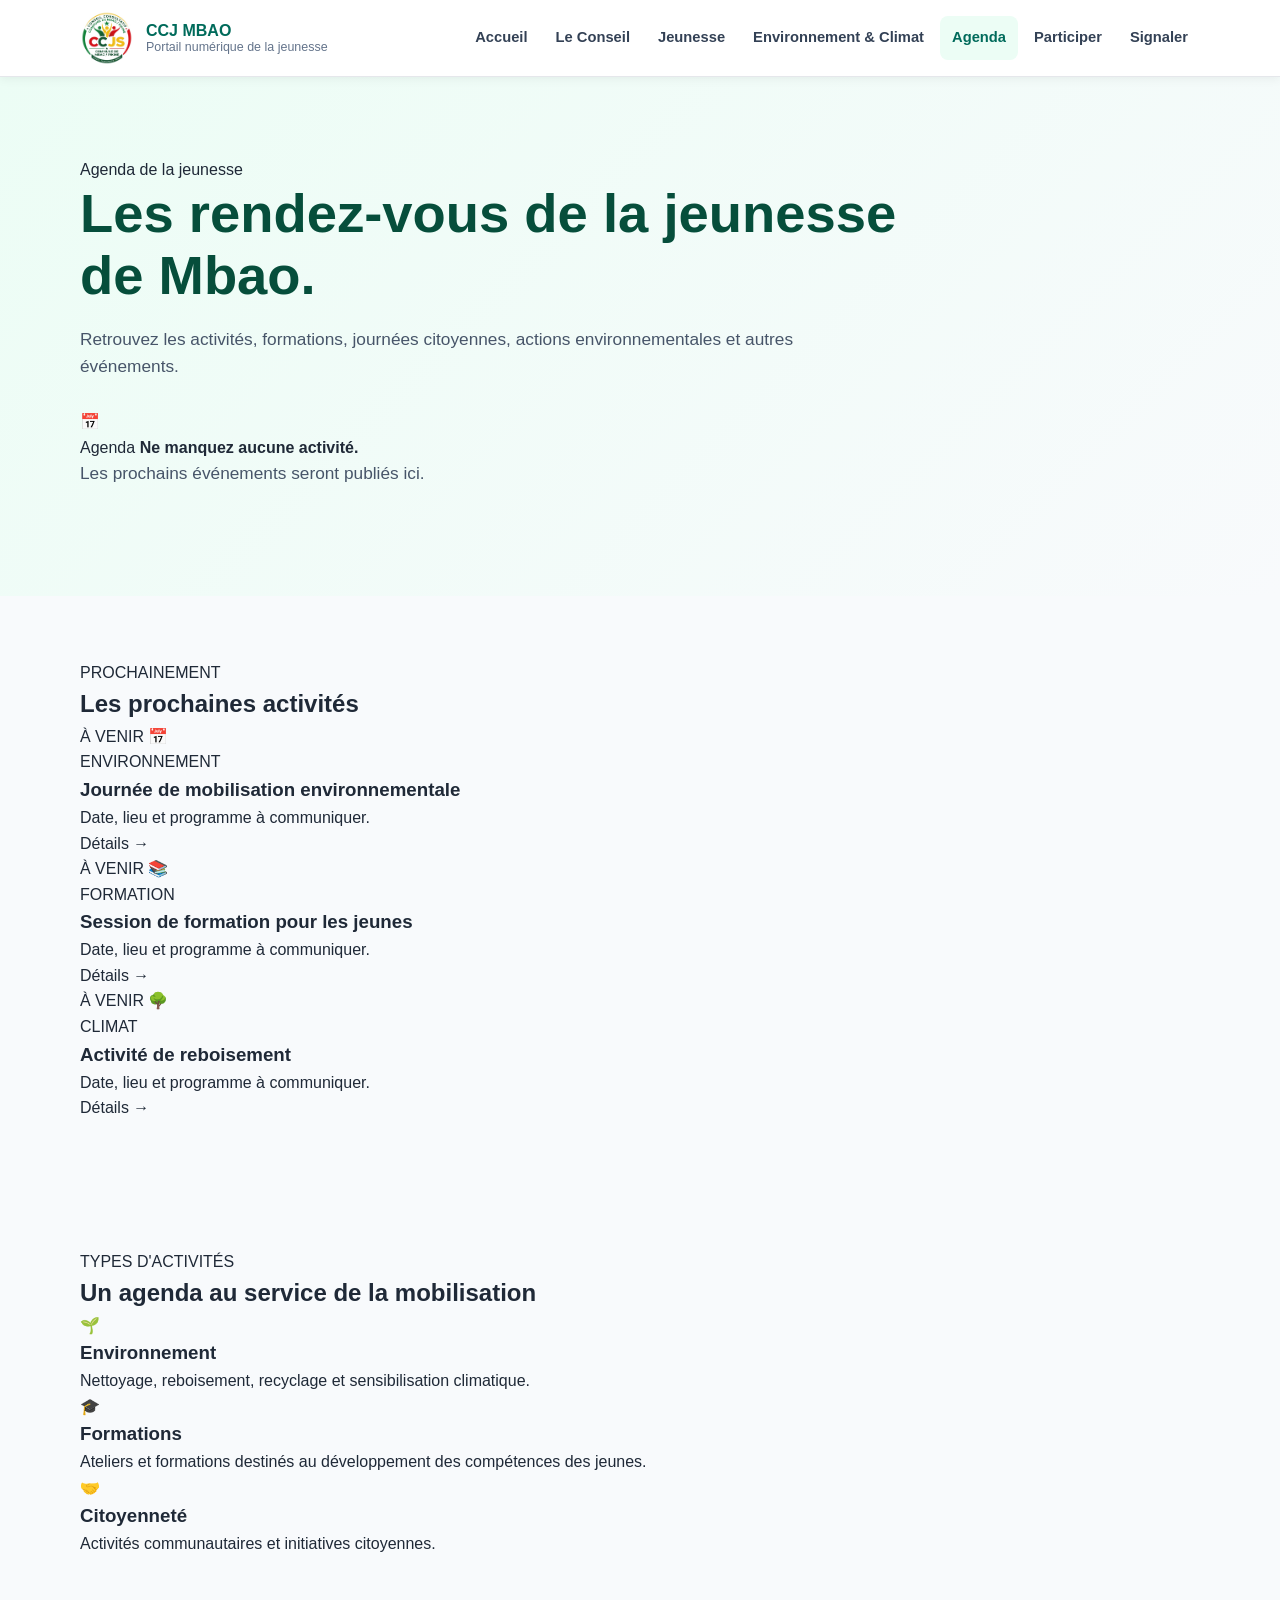
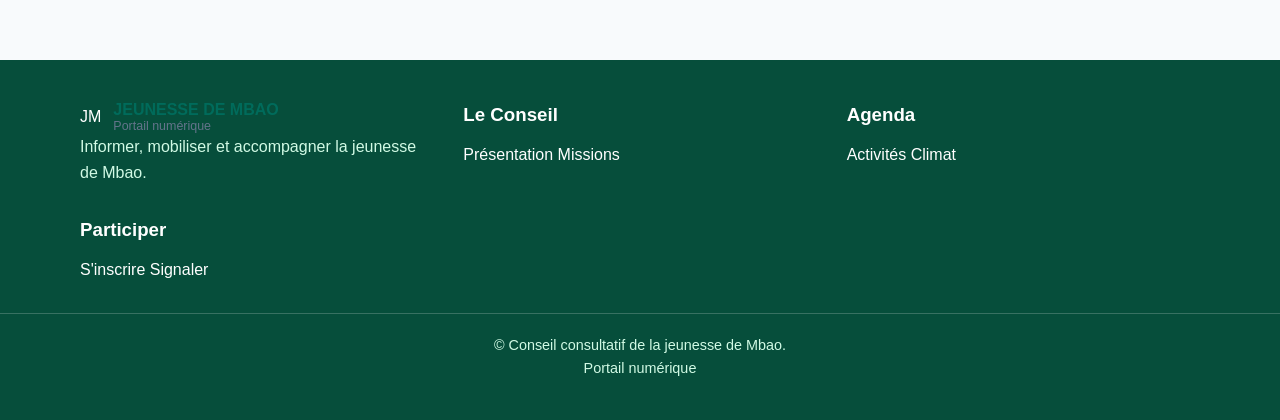
==== commit a8bae7a8: "Harmonisation du logo et mise à jour du portail numérique du CCJ Mbao" ====
--- a/agenda.html
+++ b/agenda.html
@@ -28,15 +28,16 @@
     <div class="container header-container">
 
         <a href="index.html" class="logo">
-
-            <div class="logo-symbol">JM</div>
-
-            <div class="logo-text">
-                <strong>JEUNESSE DE MBAO</strong>
-                <span>Portail numérique</span>
-            </div>
-
-        </a>
+    <img
+        src="images/logo officiell CCJS MBAO.jpg"
+        alt="Logo officiel du Conseil Consultatif de la Jeunesse de Mbao"
+    >
+
+    <div class="logo-text">
+        <strong>CCJ MBAO</strong>
+        <span>Portail numérique de la jeunesse</span>
+    </div>
+</a>
 
 
         <button class="menu-toggle" id="menuToggle">
--- a/css/style.css
+++ b/css/style.css
@@ -1,40 +1,7 @@
 /* =========================================================
    PORTAIL NUMÉRIQUE DE LA JEUNESSE DE MBAO
-   STYLE PRINCIPAL
-========================================================= */
-
-:root {
-
-    --primary: #087f5b;
-    --primary-dark: #056044;
-    --primary-light: #e8f7f0;
-
-    --secondary: #f4b942;
-
-    --dark: #10231c;
-    --text: #42534c;
-    --muted: #71817a;
-
-    --white: #ffffff;
-    --light: #f7faf8;
-    --border: #e4ebe7;
-
-    --shadow-sm: 0 5px 20px rgba(16, 35, 28, 0.06);
-    --shadow-md: 0 15px 40px rgba(16, 35, 28, 0.10);
-    --shadow-lg: 0 25px 60px rgba(16, 35, 28, 0.15);
-
-    --radius-sm: 8px;
-    --radius-md: 14px;
-    --radius-lg: 24px;
-
-    --container: 1180px;
-
-}
-
-
-/* =========================================================
-   RESET
-========================================================= */
+   CSS RESPONSIVE — DESKTOP / TABLETTE / MOBILE
+   ========================================================= */
 
 * {
     margin: 0;
@@ -42,26 +9,28 @@
     box-sizing: border-box;
 }
 
-
 html {
     scroll-behavior: smooth;
 }
 
-
 body {
-    font-family: "Inter", sans-serif;
-    color: var(--text);
-    background: var(--white);
-    line-height: 1.7;
+    font-family: Arial, Helvetica, sans-serif;
+    line-height: 1.6;
+    color: #1f2937;
+    background: #f8fafc;
     overflow-x: hidden;
 }
 
+img {
+    max-width: 100%;
+    height: auto;
+    display: block;
+}
 
 a {
+    color: inherit;
     text-decoration: none;
-    color: inherit;
-}
-
+}
 
 button,
 input,
@@ -70,94 +39,67 @@
     font: inherit;
 }
 
-
-button {
-    cursor: pointer;
-}
-
-
-img {
-    max-width: 100%;
-    display: block;
-}
-
-
-/* =========================================================
-   CONTAINER
-========================================================= */
+/* =========================================================
+   CONTENEUR
+   ========================================================= */
 
 .container {
-    width: min(92%, var(--container));
+    width: min(1120px, 92%);
     margin: 0 auto;
 }
 
-
 /* =========================================================
    HEADER
-========================================================= */
-
-.header {
-    position: fixed;
+   ========================================================= */
+
+header {
+    position: sticky;
     top: 0;
-    left: 0;
-    width: 100%;
     z-index: 1000;
-
-    background: rgba(255, 255, 255, 0.96);
-    backdrop-filter: blur(12px);
-
-    border-bottom: 1px solid rgba(228, 235, 231, 0.8);
-
-    transition: 0.3s ease;
-}
-
-
-.header.scrolled {
-    box-shadow: var(--shadow-sm);
-}
-
-
+    background: #ffffff;
+    border-bottom: 1px solid #e5e7eb;
+    box-shadow: 0 2px 10px rgba(0, 0, 0, 0.06);
+}
+
+/* Structure commune de l'en-tête sur toutes les pages */
+
+.header-inner,
 .header-container {
-    min-height: 78px;
-
+    min-height: 76px;
     display: flex;
     align-items: center;
     justify-content: space-between;
-    gap: 30px;
-}
-
-
-/* LOGO */
+    gap: 20px;
+    position: relative;
+}
+
+/* En-tête commun */
+
+header,
+.header {
+    position: sticky;
+    top: 0;
+    z-index: 1000;
+    background: #ffffff;
+    border-bottom: 1px solid #e5e7eb;
+    box-shadow: 0 2px 10px rgba(0, 0, 0, 0.06);
+}
+
+/* Logo */
 
 .logo {
     display: flex;
     align-items: center;
-    gap: 11px;
-    flex-shrink: 0;
-}
-
-
-.logo-symbol {
-    width: 42px;
-    height: 42px;
-
-    border-radius: 11px;
-
-    background: var(--primary);
-
-    color: white;
-
-    display: flex;
-    align-items: center;
-    justify-content: center;
-
-    font-family: "Poppins", sans-serif;
-    font-weight: 800;
-    font-size: 14px;
-
-    box-shadow: 0 6px 18px rgba(8, 127, 91, 0.22);
-}
-
+    gap: 12px;
+    min-width: 0;
+}
+
+.logo img {
+    width: 54px;
+    height: 54px;
+    object-fit: contain;
+    border-radius: 50%;
+}
 
 .logo-text {
     display: flex;
@@ -165,23 +107,17 @@
     line-height: 1.2;
 }
 
-
 .logo-text strong {
-    font-family: "Poppins", sans-serif;
-    font-size: 12px;
-    color: var(--dark);
-    letter-spacing: 0.2px;
-}
-
+    font-size: 1rem;
+    color: #006b5b;
+}
 
 .logo-text span {
-    font-size: 10px;
-    color: var(--primary);
-    margin-top: 3px;
-}
-
-
-/* NAVIGATION */
+    font-size: 0.78rem;
+    color: #64748b;
+}
+
+/* Compatibilité avec les anciennes structures de navigation */
 
 .navbar {
     display: flex;
@@ -189,1917 +125,606 @@
     gap: 4px;
 }
 
-
-.nav-link {
-    position: relative;
-
-    padding: 10px 11px;
-
-    color: #52625b;
-
-    font-size: 13px;
+.navbar .nav-link {
+    display: block;
+    padding: 10px 12px;
+    border-radius: 8px;
+    font-size: 0.92rem;
     font-weight: 600;
-
-    transition: 0.25s ease;
-}
-
-
-.nav-link:hover,
-.nav-link.active {
-    color: var(--primary);
-}
-
-
-.nav-link-action {
-    color: white !important;
-    background: var(--primary);
+    color: #334155;
+    transition: background 0.2s ease, color 0.2s ease;
+}
+
+.navbar .nav-link:hover,
+.navbar .nav-link.active {
+    color: #006b5b;
+    background: #ecfdf5;
+}
+
+/* Liens de navigation : structure moderne et ancienne */
+
+.nav-menu,
+.navbar {
+    list-style: none;
+    margin: 0;
+    padding: 0;
+}
+
+.nav-menu {
+    display: flex;
+    align-items: center;
+    gap: 4px;
+}
+
+.nav-menu a {
+    display: block;
+    padding: 10px 12px;
     border-radius: 8px;
-    margin-left: 6px;
-}
-
-
-.nav-link-action:hover {
-    background: var(--primary-dark);
-}
-
-
-/* MENU MOBILE */
+    color: #334155;
+    font-size: 0.92rem;
+    font-weight: 600;
+    transition: background 0.2s ease, color 0.2s ease;
+}
+
+.nav-menu a:hover,
+.nav-menu a.active,
+.navbar .nav-link:hover,
+.navbar .nav-link.active {
+    color: #006b5b;
+    background: #ecfdf5;
+}
+/* =========================================================
+   BOUTON HAMBURGER
+   ========================================================= */
 
 .menu-toggle {
     display: none;
-
-    width: 42px;
-    height: 42px;
-
-    border: 0;
-    background: var(--primary-light);
-
+    width: 46px;
+    height: 46px;
+    padding: 0;
+    border: 1px solid #d1d5db;
     border-radius: 9px;
-
+    background: #ffffff;
+    cursor: pointer;
     align-items: center;
     justify-content: center;
     flex-direction: column;
     gap: 5px;
-}
-
+    flex-shrink: 0;
+    position: relative;
+z-index: 1001;
+touch-action: manipulation;
+
+/* Sécurité tactile mobile */
+    position: relative;
+    z-index: 1001;
+    touch-action: manipulation;
+
+    -webkit-tap-highlight-color: transparent;
+}
 
 .menu-toggle span {
-    width: 20px;
-    height: 2px;
-
-    background: var(--primary);
-
-    border-radius: 10px;
-
-    transition: 0.3s;
-}
-
+    display: block;
+    width: 23px;
+    height: 3px;
+    border-radius: 3px;
+    background: #006b5b;
+    transition: transform 0.25s ease, opacity 0.25s ease;
+}
+
+/* Animation hamburger → X */
+
+.menu-toggle.active span:nth-child(1) {
+    transform: translateY(8px) rotate(45deg);
+}
+
+.menu-toggle.active span:nth-child(2) {
+    opacity: 0;
+}
+
+.menu-toggle.active span:nth-child(3) {
+    transform: translateY(-8px) rotate(-45deg);
+}
 
 /* =========================================================
    HERO
-========================================================= */
+   ========================================================= */
 
 .hero {
-    min-height: 730px;
-
-    padding-top: 78px;
-
-    position: relative;
-
-    display: flex;
-    align-items: center;
-
-    background:
-        radial-gradient(circle at 80% 20%, rgba(8, 127, 91, 0.18), transparent 32%),
-        linear-gradient(135deg, #eaf8f2 0%, #f7fbf9 55%, #edf8f3 100%);
-
-    overflow: hidden;
-}
-
-
-.hero::before {
-    content: "";
-
-    position: absolute;
-
-    width: 500px;
-    height: 500px;
-
-    right: -180px;
-    bottom: -230px;
-
-    border-radius: 50%;
-
-    background: rgba(244, 185, 66, 0.16);
-}
-
-
-.hero::after {
-    content: "";
-
-    position: absolute;
-
-    width: 260px;
-    height: 260px;
-
-    left: -100px;
-    top: 160px;
-
-    border-radius: 50%;
-
-    border: 45px solid rgba(8, 127, 91, 0.05);
-}
-
-
-.hero-container {
-    position: relative;
-    z-index: 2;
-
-    display: grid;
-    grid-template-columns: 1.25fr 0.75fr;
-
-    align-items: center;
-
-    gap: 80px;
-}
-
+    padding: 80px 0;
+    background: linear-gradient(135deg, #ecfdf5, #f8fafc);
+}
 
 .hero-content {
+    max-width: 820px;
+}
+
+.hero h1 {
+    margin-bottom: 18px;
+    font-size: clamp(2rem, 5vw, 3.4rem);
+    line-height: 1.15;
+    color: #064e3b;
+}
+
+.hero p {
     max-width: 720px;
-}
-
-
-.hero-badge {
-    display: inline-flex;
-    align-items: center;
-    gap: 9px;
-
-    padding: 8px 13px;
-
-    background: white;
-
-    color: var(--primary);
-
-    border: 1px solid #d9eee5;
-
-    border-radius: 30px;
-
-    font-size: 12px;
-    font-weight: 700;
-
-    margin-bottom: 25px;
-
-    box-shadow: var(--shadow-sm);
-}
-
-
-.badge-dot {
-    width: 8px;
-    height: 8px;
-
-    border-radius: 50%;
-
-    background: var(--secondary);
-}
-
-
-.hero h1 {
-    font-family: "Poppins", sans-serif;
-
-    font-size: clamp(42px, 5vw, 68px);
-
-    line-height: 1.08;
-
-    letter-spacing: -2px;
-
-    color: var(--dark);
-
-    margin-bottom: 24px;
-}
-
-
-.hero h1 span {
-    display: block;
-    color: var(--primary);
-}
-
-
-.hero-description {
-    max-width: 680px;
-
-    color: #586a62;
-
-    font-size: 17px;
-
-    line-height: 1.8;
-
-    margin-bottom: 34px;
-}
-
-
-.hero-buttons {
-    display: flex;
-    align-items: center;
-    gap: 12px;
-
-    flex-wrap: wrap;
-}
-
-
-/* BUTTONS */
+    margin-bottom: 28px;
+    font-size: 1.08rem;
+    color: #475569;
+}
+
+/* =========================================================
+   BOUTONS
+   ========================================================= */
 
 .btn {
     display: inline-flex;
     align-items: center;
     justify-content: center;
-    gap: 9px;
-
-    min-height: 48px;
-
-    padding: 0 20px;
-
-    border-radius: 9px;
-
-    font-size: 13px;
+    min-height: 46px;
+    padding: 11px 20px;
+    border: none;
+    border-radius: 8px;
+    cursor: pointer;
     font-weight: 700;
-
-    border: none;
-
-    transition: 0.25s ease;
-}
-
+    transition: transform 0.2s ease, opacity 0.2s ease;
+}
+
+.btn:hover {
+    transform: translateY(-1px);
+}
 
 .btn-primary {
-    color: white;
-    background: var(--primary);
-
-    box-shadow: 0 10px 24px rgba(8, 127, 91, 0.20);
-}
-
+    background: #008c73;
+    color: #ffffff;
+}
 
 .btn-primary:hover {
-    background: var(--primary-dark);
-    transform: translateY(-2px);
-}
-
-
-.btn-light {
-    color: var(--primary);
-    background: white;
-
-    border: 1px solid #dceae4;
-}
-
-
-.btn-light:hover {
-    transform: translateY(-2px);
-    box-shadow: var(--shadow-sm);
-}
-
-
-/* HERO CARD */
-
-.hero-card {
-    padding: 38px;
-
-    border-radius: var(--radius-lg);
-
-    background: rgba(255, 255, 255, 0.82);
-
-    border: 1px solid rgba(255, 255, 255, 0.9);
-
-    box-shadow: var(--shadow-lg);
-
-    backdrop-filter: blur(10px);
-
-    max-width: 360px;
-
-    justify-self: end;
-}
-
-
-.hero-card-icon {
-    width: 65px;
-    height: 65px;
-
-    display: flex;
-    align-items: center;
-    justify-content: center;
-
-    border-radius: 18px;
-
-    background: var(--primary-light);
-
-    font-size: 30px;
-
-    margin-bottom: 25px;
-}
-
-
-.hero-card > span {
+    background: #00745f;
+}
+
+.btn-secondary {
+    background: #e2e8f0;
+    color: #1e293b;
+}
+
+/* =========================================================
+   SECTIONS
+   ========================================================= */
+
+section {
+    padding: 64px 0;
+}
+
+.section-title {
+    margin-bottom: 12px;
+    font-size: clamp(1.6rem, 4vw, 2.3rem);
+    color: #064e3b;
+}
+
+.section-intro {
+    max-width: 750px;
+    margin-bottom: 35px;
+    color: #64748b;
+}
+
+/* =========================================================
+   CARTES
+   ========================================================= */
+
+.cards {
+    display: grid;
+    grid-template-columns: repeat(3, 1fr);
+    gap: 22px;
+}
+
+.card {
+    background: #ffffff;
+    padding: 24px;
+    border: 1px solid #e5e7eb;
+    border-radius: 12px;
+    box-shadow: 0 3px 12px rgba(0, 0, 0, 0.05);
+}
+
+.card h3 {
+    margin-bottom: 10px;
+    color: #065f46;
+}
+
+.card p {
+    color: #64748b;
+}
+
+/* =========================================================
+   FORMULAIRES
+   ========================================================= */
+
+.form-container {
+    max-width: 850px;
+    margin: 0 auto;
+    padding: 30px;
+    background: #ffffff;
+    border: 1px solid #e5e7eb;
+    border-radius: 14px;
+    box-shadow: 0 4px 15px rgba(0, 0, 0, 0.05);
+}
+
+.form-group {
+    margin-bottom: 18px;
+}
+
+.form-row {
+    display: grid;
+    grid-template-columns: repeat(2, 1fr);
+    gap: 18px;
+}
+
+label {
     display: block;
-
-    color: var(--primary);
-
-    font-size: 11px;
-    font-weight: 800;
-
-    letter-spacing: 1px;
-    text-transform: uppercase;
-
-    margin-bottom: 8px;
-}
-
-
-.hero-card strong {
+    margin-bottom: 6px;
+    font-weight: 600;
+    color: #334155;
+}
+
+input,
+select,
+textarea {
+    width: 100%;
+    padding: 12px 13px;
+    border: 1px solid #cbd5e1;
+    border-radius: 8px;
+    outline: none;
+    background: #ffffff;
+    color: #1f2937;
+    transition: border-color 0.2s ease, box-shadow 0.2s ease;
+}
+
+input:focus,
+select:focus,
+textarea:focus {
+    border-color: #008c73;
+    box-shadow: 0 0 0 3px rgba(0, 140, 115, 0.12);
+}
+
+textarea {
+    min-height: 130px;
+    resize: vertical;
+}
+
+.form-message {
+    margin-top: 14px;
+    padding: 10px 12px;
+    border-radius: 7px;
+    display: none;
+}
+
+.form-message.success {
     display: block;
-
-    color: var(--dark);
-
-    font-family: "Poppins", sans-serif;
-
-    font-size: 23px;
-
-    line-height: 1.3;
-
-    margin-bottom: 14px;
-}
-
-
-.hero-card p {
-    color: var(--muted);
-
-    font-size: 13px;
-}
-
-
-/* =========================================================
-   SECTIONS
-========================================================= */
-
-.section {
-    padding: 100px 0;
-}
-
-
-.section-light {
-    background: var(--light);
-}
-
-
-.section-heading {
-    max-width: 680px;
-    margin-bottom: 55px;
-}
-
-
-.section-heading.centered {
-    text-align: center;
-    margin-left: auto;
-    margin-right: auto;
-}
-
-
-.section-label {
-    display: inline-block;
-
-    color: var(--primary);
-
-    font-size: 11px;
-
-    font-weight: 800;
-
-    letter-spacing: 1.8px;
-
-    margin-bottom: 14px;
-}
-
-
-.section-heading h2 {
-    color: var(--dark);
-
-    font-family: "Poppins", sans-serif;
-
-    font-size: clamp(30px, 4vw, 43px);
-
-    line-height: 1.2;
-
-    letter-spacing: -1px;
-
-    margin-bottom: 18px;
-}
-
-
-.section-heading p {
-    color: var(--muted);
-
-    font-size: 15px;
-}
-
-
-/* =========================================================
-   FEATURES
-========================================================= */
-
-.feature-grid {
-    display: grid;
-
-    grid-template-columns: repeat(3, 1fr);
-
-    gap: 20px;
-}
-
-
-.feature-card {
-    padding: 34px;
-
-    border: 1px solid var(--border);
-
-    border-radius: var(--radius-md);
-
-    background: white;
-
-    box-shadow: var(--shadow-sm);
-
-    transition: 0.3s ease;
-}
-
-
-.feature-card:hover {
-    transform: translateY(-6px);
-    box-shadow: var(--shadow-md);
-}
-
-
-.feature-icon {
-    width: 55px;
-    height: 55px;
-
-    display: flex;
-    align-items: center;
-    justify-content: center;
-
-    background: var(--primary-light);
-
-    border-radius: 14px;
-
-    font-size: 25px;
-
-    margin-bottom: 22px;
-}
-
-
-.feature-card h3 {
-    font-family: "Poppins", sans-serif;
-
-    color: var(--dark);
-
-    font-size: 20px;
-
-    margin-bottom: 10px;
-}
-
-
-.feature-card p {
-    color: var(--muted);
-
-    font-size: 14px;
-
-    margin-bottom: 22px;
-}
-
-
-.feature-card a,
-.text-link,
-.opportunity-card a {
-    color: var(--primary);
-
-    font-size: 13px;
-
-    font-weight: 700;
-}
-
-
-/* =========================================================
-   STATS
-========================================================= */
-
-.stats-section {
-    padding: 55px 0;
-
-    background: var(--primary);
-
-    color: white;
-}
-
-
-.stats-grid {
-    display: grid;
-
-    grid-template-columns: repeat(4, 1fr);
-
-    gap: 20px;
-}
-
-
-.stat-item {
-    text-align: center;
-
-    padding: 10px;
-
-    border-right: 1px solid rgba(255, 255, 255, 0.15);
-}
-
-
-.stat-item:last-child {
-    border-right: none;
-}
-
-
-.stat-item strong {
+    background: #dcfce7;
+    color: #166534;
+}
+
+.form-message.error {
     display: block;
-
-    font-family: "Poppins", sans-serif;
-
-    font-size: 37px;
-
-    line-height: 1;
-
-    margin-bottom: 10px;
-}
-
-
-.stat-item span {
-    color: rgba(255, 255, 255, 0.78);
-
-    font-size: 12px;
-
-    font-weight: 600;
-}
-
-
-/* =========================================================
-   TWO COLUMNS
-========================================================= */
-
-.two-columns {
-    display: grid;
-
-    grid-template-columns: 1fr 1fr;
-
-    gap: 90px;
-
-    align-items: center;
-}
-
-
-.council-cards {
-    display: grid;
-
-    grid-template-columns: 1fr 1fr;
-
-    gap: 15px;
-}
-
-
-.mini-card {
-    display: flex;
-
-    align-items: flex-start;
-
-    gap: 14px;
-
-    padding: 23px;
-
-    background: white;
-
-    border: 1px solid var(--border);
-
-    border-radius: 13px;
-
-    box-shadow: var(--shadow-sm);
-
-    transition: 0.25s;
-}
-
-
-.mini-card:hover {
-    transform: translateY(-3px);
-}
-
-
-.mini-card > span {
-    font-size: 24px;
-}
-
-
-.mini-card h3 {
-    color: var(--dark);
-
-    font-family: "Poppins", sans-serif;
-
-    font-size: 15px;
-
-    margin-bottom: 4px;
-}
-
-
-.mini-card p {
-    color: var(--muted);
-
-    font-size: 11px;
-}
-
-
-/* =========================================================
-   OPPORTUNITIES
-========================================================= */
-
-.opportunity-grid {
-    display: grid;
-
-    grid-template-columns: repeat(3, 1fr);
-
-    gap: 20px;
-}
-
-
-.opportunity-card {
-    padding: 32px;
-
-    border: 1px solid var(--border);
-
-    border-radius: var(--radius-md);
-
-    background: white;
-
-    transition: 0.3s;
-}
-
-
-.opportunity-card:hover {
-    border-color: #cbe5da;
-    box-shadow: var(--shadow-md);
-}
-
-
-.opportunity-icon {
-    display: block;
-
-    font-size: 30px;
-
-    margin-bottom: 18px;
-}
-
-
-.opportunity-card h3 {
-    color: var(--dark);
-
-    font-family: "Poppins", sans-serif;
-
-    font-size: 19px;
-
-    margin-bottom: 10px;
-}
-
-
-.opportunity-card p {
-    color: var(--muted);
-
-    font-size: 13px;
-
+    background: #fee2e2;
+    color: #991b1b;
+}
+
+/* =========================================================
+   ALERTES
+   ========================================================= */
+
+.alert {
+    padding: 14px 16px;
+    border-radius: 8px;
     margin-bottom: 20px;
 }
 
-
-/* =========================================================
-   CLIMATE
-========================================================= */
-
-.climate-section {
-    padding: 100px 0;
-
-    background:
-        radial-gradient(circle at 10% 20%, rgba(244, 185, 66, 0.15), transparent 25%),
-        linear-gradient(135deg, #063f30, #087f5b);
-
-    color: white;
-}
-
-
-.light-heading .section-label {
-    color: #f4c65c;
-}
-
-
-.light-heading h2 {
-    color: white;
-}
-
-
-.light-heading p {
-    color: rgba(255, 255, 255, 0.75);
-}
-
-
-.climate-grid {
-    display: grid;
-
-    grid-template-columns: repeat(2, 1fr);
-
-    gap: 15px;
-
-    margin-bottom: 50px;
-}
-
-
-.climate-card {
-    display: flex;
-
-    gap: 25px;
-
-    padding: 28px;
-
-    background: rgba(255, 255, 255, 0.08);
-
-    border: 1px solid rgba(255, 255, 255, 0.12);
-
-    border-radius: 15px;
-
-    transition: 0.25s;
-}
-
-
-.climate-card:hover {
-    background: rgba(255, 255, 255, 0.12);
-    transform: translateY(-3px);
-}
-
-
-.climate-number {
-    color: #f4c65c;
-
-    font-family: "Poppins", sans-serif;
-
-    font-size: 12px;
-
-    font-weight: 800;
-}
-
-
-.climate-card h3 {
-    font-family: "Poppins", sans-serif;
-
-    font-size: 18px;
-
-    margin-bottom: 7px;
-}
-
-
-.climate-card p {
-    color: rgba(255, 255, 255, 0.70);
-
-    font-size: 13px;
-}
-
-
-.climate-cta {
-    display: flex;
-
-    align-items: center;
-    justify-content: space-between;
-
-    gap: 30px;
-
-    padding: 27px 30px;
-
-    border-radius: 15px;
-
-    background: rgba(255, 255, 255, 0.10);
-
-    border: 1px solid rgba(255, 255, 255, 0.13);
-}
-
-
-.climate-cta span {
-    display: block;
-
-    color: rgba(255, 255, 255, 0.68);
-
-    font-size: 12px;
-}
-
-
-.climate-cta strong {
-    display: block;
-
-    font-family: "Poppins", sans-serif;
-
-    font-size: 20px;
-
-    margin-top: 3px;
-}
-
-
-/* =========================================================
-   AGENDA
-========================================================= */
-
-.events-list {
-    display: flex;
-    flex-direction: column;
-
-    gap: 13px;
-}
-
-
-.event-card {
-    display: grid;
-
-    grid-template-columns: 95px 1fr auto;
-
-    align-items: center;
-
-    gap: 25px;
-
-    padding: 23px;
-
-    background: white;
-
-    border: 1px solid var(--border);
-
-    border-radius: 13px;
-
-    transition: 0.25s;
-}
-
-
-.event-card:hover {
-    box-shadow: var(--shadow-sm);
-}
-
-
-.event-date {
-    width: 70px;
-    height: 70px;
-
-    display: flex;
-    flex-direction: column;
-
-    align-items: center;
-    justify-content: center;
-
-    border-radius: 12px;
-
-    background: var(--primary-light);
-
-    color: var(--primary);
-
-    text-align: center;
-}
-
-
-.event-date span {
-    font-size: 9px;
-
-    font-weight: 800;
-
-    letter-spacing: 1px;
-}
-
-
-.event-date strong {
-    font-family: "Poppins", sans-serif;
-
-    font-size: 21px;
-
-    line-height: 1.2;
-}
-
-
-.event-category {
-    color: var(--primary);
-
-    font-size: 9px;
-
-    font-weight: 800;
-
-    letter-spacing: 1px;
-}
-
-
-.event-info h3 {
-    color: var(--dark);
-
-    font-family: "Poppins", sans-serif;
-
-    font-size: 17px;
-
-    margin: 4px 0;
-}
-
-
-.event-info p {
-    color: var(--muted);
-
-    font-size: 12px;
-}
-
-
-.event-link {
-    color: var(--primary);
-
-    font-size: 12px;
-
-    font-weight: 700;
-}
-
-
-/* =========================================================
-   PARTICIPER
-========================================================= */
-
-.participate-section {
-    padding: 90px 0;
-
-    background: var(--primary-light);
-}
-
-
-.participate-content {
-    display: grid;
-
-    grid-template-columns: 0.9fr 1.1fr;
-
-    align-items: center;
-
-    gap: 70px;
-}
-
-
-.participate-content h2 {
-    color: var(--dark);
-
-    font-family: "Poppins", sans-serif;
-
-    font-size: clamp(30px, 4vw, 43px);
-
-    line-height: 1.2;
-
-    margin-bottom: 18px;
-}
-
-
-.participate-content p {
-    color: var(--muted);
-
-    font-size: 14px;
-}
-
-
-.participate-actions {
-    display: grid;
-
-    grid-template-columns: 1fr 1fr;
-
-    gap: 12px;
-}
-
-
-.participate-button {
-    display: flex;
-
-    align-items: center;
-
-    gap: 14px;
-
-    padding: 21px;
-
-    background: white;
-
-    border: 1px solid #dbece4;
-
-    border-radius: 12px;
-
-    transition: 0.25s;
-}
-
-
-.participate-button:hover {
-    transform: translateY(-3px);
-
-    box-shadow: var(--shadow-sm);
-}
-
-
-.participate-button > span {
-    font-size: 23px;
-}
-
-
-.participate-button strong {
-    display: block;
-
-    color: var(--dark);
-
-    font-size: 13px;
-}
-
-
-.participate-button small {
-    color: var(--muted);
-
-    font-size: 10px;
-}
-
-
-/* =========================================================
-   SIGNALEMENT
-========================================================= */
-
-.report-container {
-    display: grid;
-
-    grid-template-columns: 1fr 0.8fr;
-
-    align-items: center;
-
-    gap: 100px;
-}
-
-
-.report-content {
-    max-width: 600px;
-}
-
-
-.report-content h2 {
-    color: var(--dark);
-
-    font-family: "Poppins", sans-serif;
-
-    font-size: clamp(30px, 4vw, 43px);
-
-    line-height: 1.2;
-
-    margin-bottom: 18px;
-}
-
-
-.report-content > p {
-    color: var(--muted);
-
-    font-size: 14px;
-
-    margin-bottom: 25px;
-}
-
-
-.check-list {
-    list-style: none;
-
-    margin-bottom: 30px;
-}
-
-
-.check-list li {
-    display: flex;
-
-    align-items: center;
-
-    gap: 10px;
-
-    color: var(--text);
-
-    font-size: 13px;
-
-    margin-bottom: 10px;
-}
-
-
-.check-list span {
-    width: 21px;
-    height: 21px;
-
-    display: flex;
-
-    align-items: center;
-    justify-content: center;
-
-    border-radius: 50%;
-
-    background: var(--primary-light);
-
-    color: var(--primary);
-
-    font-size: 11px;
-
-    font-weight: 800;
-}
-
-
-.report-visual {
-    position: relative;
-
-    min-height: 400px;
-
-    display: flex;
-
-    align-items: center;
-    justify-content: center;
-}
-
-
-.report-circle {
-    width: 280px;
-    height: 280px;
-
-    display: flex;
-
-    align-items: center;
-    justify-content: center;
-
-    border-radius: 50%;
-
-    background: var(--primary-light);
-
-    border: 25px solid #f1faf6;
-
-    box-shadow: 0 20px 50px rgba(8, 127, 91, 0.10);
-}
-
-
-.report-circle span {
-    font-size: 100px;
-}
-
-
-.report-floating-card {
-    position: absolute;
-
-    padding: 13px 17px;
-
-    background: white;
-
-    border: 1px solid var(--border);
-
-    border-radius: 10px;
-
-    box-shadow: var(--shadow-md);
-
-    color: var(--dark);
-
-    font-size: 12px;
-
-    font-weight: 700;
-}
-
-
-.card-one {
-    top: 65px;
-    left: 25px;
-}
-
-
-.card-two {
-    top: 140px;
-    right: 5px;
-}
-
-
-.card-three {
-    bottom: 70px;
-    left: 70px;
-}
-
-
-/* =========================================================
-   FINAL CTA
-========================================================= */
-
-.final-cta {
-    padding: 90px 0;
-
-    text-align: center;
-
-    background: var(--dark);
-
-    color: white;
-}
-
-
-.final-cta > .container > span {
-    color: #f4c65c;
-
-    font-size: 10px;
-
-    font-weight: 800;
-
-    letter-spacing: 2px;
-}
-
-
-.final-cta h2 {
-    max-width: 700px;
-
-    margin: 15px auto 30px;
-
-    font-family: "Poppins", sans-serif;
-
-    font-size: clamp(30px, 4vw, 46px);
-
-    line-height: 1.2;
-}
-
+.alert-success {
+    background: #dcfce7;
+    color: #166534;
+}
+
+.alert-error {
+    background: #fee2e2;
+    color: #991b1b;
+}
 
 /* =========================================================
    FOOTER
-========================================================= */
-
-.footer {
-    background: #091b15;
-
-    color: white;
-}
-
+   ========================================================= */
+
+footer {
+    margin-top: 40px;
+    padding: 40px 0;
+    background: #064e3b;
+    color: #ffffff;
+}
 
 .footer-grid {
     display: grid;
-
-    grid-template-columns: 1.6fr 1fr 1fr 1fr;
-
-    gap: 50px;
-
-    padding: 70px 0;
-}
-
-
-.footer-logo .logo-text strong {
-    color: white;
-}
-
-
-.footer-logo .logo-text span {
-    color: #71c6a4;
-}
-
-
-.footer-brand > p {
-    max-width: 370px;
-
-    margin-top: 20px;
-
-    color: rgba(255, 255, 255, 0.55);
-
-    font-size: 12px;
-}
-
-
-.footer-column {
-    display: flex;
-    flex-direction: column;
-
-    gap: 9px;
-}
-
-
-.footer-column h3 {
-    color: white;
-
-    font-family: "Poppins", sans-serif;
-
-    font-size: 13px;
-
-    margin-bottom: 8px;
-}
-
-
-.footer-column a {
-    color: rgba(255, 255, 255, 0.55);
-
-    font-size: 11px;
-
-    transition: 0.2s;
-}
-
-
-.footer-column a:hover {
-    color: white;
-}
-
+    grid-template-columns: repeat(3, 1fr);
+    gap: 30px;
+}
+
+footer h3 {
+    margin-bottom: 12px;
+}
+
+footer p,
+footer li {
+    color: #d1fae5;
+}
+
+footer ul {
+    list-style: none;
+}
+
+footer li {
+    margin-bottom: 7px;
+}
 
 .footer-bottom {
-    border-top: 1px solid rgba(255, 255, 255, 0.08);
-
-    padding: 20px 0;
-}
-
-
-.footer-bottom .container {
-    display: flex;
-
-    justify-content: space-between;
-
-    gap: 20px;
-}
-
-
-.footer-bottom p {
-    color: rgba(255, 255, 255, 0.40);
-
-    font-size: 10px;
-}
-
-
-/* =========================================================
-   MODAL
-========================================================= */
-
-.modal {
-    position: fixed;
-
-    inset: 0;
-
-    z-index: 3000;
-
-    display: none;
-
-    align-items: center;
-    justify-content: center;
-
-    padding: 20px;
-}
-
-
-.modal.active {
-    display: flex;
-}
-
-
-.modal-overlay {
-    position: absolute;
-
-    inset: 0;
-
-    background: rgba(6, 31, 23, 0.70);
-
-    backdrop-filter: blur(4px);
-}
-
-
-.modal-content {
+    margin-top: 30px;
+    padding-top: 20px;
+    border-top: 1px solid rgba(255,255,255,0.2);
+    text-align: center;
+    font-size: 0.9rem;
+}
+
+/* =========================================================
+   TABLETTES
+   ========================================================= */
+
+@media (max-width: 900px) {
+
+    .header-inner,
+.header-container {
+    min-height: 70px;
+}
+
+.navbar {
+    gap: 0;
+}
+
+.navbar .nav-link {
+    padding: 9px 8px;
+    font-size: 0.84rem;
+}
+
+
+
+    .cards {
+        grid-template-columns: repeat(2, 1fr);
+    }
+
+    .footer-grid {
+        grid-template-columns: repeat(2, 1fr);
+    }
+}
+
+/* =========================================================
+   MOBILE
+   ========================================================= */
+
+@media (max-width: 700px) {
+
+    body {
+        font-size: 15px;
+    }
+
+    .container {
+        width: min(94%, 560px);
+    }
+
+    header {
+        position: sticky;
+        top: 0;
+    }
+
+    .header-inner,
+.header-container {
+    min-height: 66px;
     position: relative;
-
-    z-index: 2;
-
-    width: min(100%, 520px);
-
-    max-height: 90vh;
-
-    overflow-y: auto;
-
-    background: white;
-
-    border-radius: 18px;
-
-    padding: 35px;
-
-    box-shadow: var(--shadow-lg);
-}
-
-
-.modal-close {
-    position: absolute;
-
-    top: 15px;
-    right: 15px;
-
-    width: 34px;
-    height: 34px;
-
-    border: none;
-
-    border-radius: 50%;
-
-    background: var(--light);
-
-    color: var(--dark);
-
-    font-size: 22px;
-}
-
-
-.modal-header {
-    margin-bottom: 25px;
-}
-
-
-.modal-icon {
-    display: block;
-
-    font-size: 30px;
-
-    margin-bottom: 10px;
-}
-
-
-.modal-header h2 {
-    color: var(--dark);
-
-    font-family: "Poppins", sans-serif;
-
-    font-size: 24px;
-
-    margin-bottom: 5px;
-}
-
-
-.modal-header p {
-    color: var(--muted);
-
-    font-size: 12px;
-}
-
-
-.form-group {
-    margin-bottom: 18px;
-}
-
-
-.form-group label {
-    display: block;
-
-    color: var(--dark);
-
-    font-size: 12px;
-
-    font-weight: 700;
-
-    margin-bottom: 7px;
-}
-
-
-.form-group input,
-.form-group select,
-.form-group textarea {
-    width: 100%;
-
-    padding: 12px 13px;
-
-    border: 1px solid var(--border);
-
-    border-radius: 8px;
-
-    outline: none;
-
-    color: var(--dark);
-
-    background: white;
-
-    font-size: 12px;
-
-    transition: 0.2s;
-}
-
-
-.form-group input:focus,
-.form-group select:focus,
-.form-group textarea:focus {
-    border-color: var(--primary);
-
-    box-shadow: 0 0 0 3px rgba(8, 127, 91, 0.08);
-}
-
-
-.form-group textarea {
-    resize: vertical;
-}
-
-
-.modal-submit {
-    width: 100%;
-
-    margin-top: 5px;
-}
-
-
-/* =========================================================
-   TOAST
-========================================================= */
-
-.toast {
-    position: fixed;
-
-    right: 25px;
-    bottom: 25px;
-
-    z-index: 4000;
-
-    display: flex;
-
-    align-items: center;
-
-    gap: 12px;
-
-    min-width: 280px;
-
-    padding: 16px 18px;
-
-    background: white;
-
-    border: 1px solid var(--border);
-
-    border-radius: 12px;
-
-    box-shadow: var(--shadow-lg);
-
-    transform: translateY(120px);
-
-    opacity: 0;
-
-    pointer-events: none;
-
-    transition: 0.35s ease;
-}
-
-
-.toast.show {
-    transform: translateY(0);
-
-    opacity: 1;
-}
-
-
-.toast-icon {
-    width: 34px;
-    height: 34px;
-
-    display: flex;
-
-    align-items: center;
-    justify-content: center;
-
-    border-radius: 50%;
-
-    background: var(--primary-light);
-
-    color: var(--primary);
-
-    font-weight: 800;
-}
-
-
-.toast strong {
-    display: block;
-
-    color: var(--dark);
-
-    font-size: 12px;
-}
-
-
-.toast p {
-    color: var(--muted);
-
-    font-size: 10px;
-}
-
-
-/* =========================================================
-   RESPONSIVE TABLET
-========================================================= */
-
-@media (max-width: 1050px) {
-
-    .navbar {
-        gap: 0;
-    }
-
-    .nav-link {
-        padding: 9px 7px;
-        font-size: 11px;
-    }
-
-    .hero-container {
-        gap: 40px;
-    }
-
-    .hero h1 {
-        font-size: 50px;
-    }
-
-}
-
-
-/* =========================================================
-   RESPONSIVE MOBILE
-========================================================= */
-
-@media (max-width: 800px) {
-
-    .header-container {
-        min-height: 70px;
-    }
-
+}
+
+    .logo img {
+        width: 46px;
+        height: 46px;
+    }
+
+    .logo-text strong {
+        font-size: 0.9rem;
+    }
+
+    .logo-text span {
+        font-size: 0.7rem;
+    }
+
+    /* Bouton hamburger visible */
 
     .menu-toggle {
         display: flex;
     }
 
-
-    .navbar {
+    /* Menu mobile */
+
+    .nav-menu {
+        display: none;
         position: absolute;
-
-        top: 70px;
-        left: 4%;
-
-        width: 92%;
-
-        padding: 15px;
-
-        display: none;
-
+        top: calc(100% + 1px);
+        left: 0;
+        right: 0;
+        width: 100%;
+        padding: 10px;
         flex-direction: column;
-
         align-items: stretch;
-
         gap: 3px;
-
-        background: white;
-
-        border: 1px solid var(--border);
-
-        border-radius: 12px;
-
-        box-shadow: var(--shadow-lg);
-    }
-
-
-    .navbar.open {
+        background: #ffffff;
+        border-top: 1px solid #e5e7eb;
+        border-bottom: 1px solid #e5e7eb;
+        box-shadow: 0 8px 20px rgba(0, 0, 0, 0.12);
+
+        z-index: 1000;
+    }
+
+    .nav-menu.open {
         display: flex;
     }
 
-
-    .nav-link {
-        padding: 12px;
-
+    .nav-menu li {
+        width: 100%;
+    }
+
+    .nav-menu a {
+        width: 100%;
+        padding: 13px 15px;
         border-radius: 7px;
-
-        font-size: 13px;
-    }
-
-
-    .nav-link-action {
-        margin-left: 0;
-        text-align: center;
-        margin-top: 5px;
-    }
-
+        font-size: 1rem;
+    }
+
+    .nav-menu a:active {
+        background: #ecfdf5;
+    }
+
+    /* Sections */
+
+    section {
+        padding: 45px 0;
+    }
+
+
+    /* Ancienne navigation : adaptation mobile */
+
+.navbar {
+    display: none;
+    position: absolute;
+    top: calc(100% + 1px);
+    left: 0;
+    right: 0;
+    width: 100%;
+    padding: 10px;
+    flex-direction: column;
+    align-items: stretch;
+    gap: 3px;
+    background: #ffffff;
+    border-top: 1px solid #e5e7eb;
+    border-bottom: 1px solid #e5e7eb;
+    box-shadow: 0 8px 20px rgba(0, 0, 0, 0.12);
+    z-index: 1000;
+}
+
+.navbar.open {
+    display: flex;
+}
+
+.navbar .nav-link {
+    display: block;
+    width: 100%;
+    padding: 13px 15px;
+    font-size: 1rem;
+}
 
     .hero {
-        min-height: auto;
-
-        padding-top: 130px;
-        padding-bottom: 80px;
-    }
-
-
-    .hero-container {
+        padding: 55px 0;
+    }
+
+    .hero h1 {
+        font-size: 2rem;
+    }
+
+    .hero p {
+        font-size: 1rem;
+    }
+
+    /* Boutons */
+
+    .btn {
+        width: 100%;
+        min-height: 48px;
+    }
+
+    /* Cartes */
+
+    .cards {
         grid-template-columns: 1fr;
-
-        gap: 45px;
-    }
-
-
-    .hero h1 {
-        font-size: clamp(38px, 11vw, 52px);
-
-        letter-spacing: -1.5px;
-    }
-
-
-    .hero-description {
-        font-size: 15px;
-    }
-
-
-    .hero-card {
-        justify-self: stretch;
-
-        max-width: none;
-    }
-
-
-    .section {
-        padding: 75px 0;
-    }
-
-
-    .feature-grid,
-    .opportunity-grid {
+    }
+
+    /* Formulaires */
+
+    .form-container {
+        padding: 20px 16px;
+        border-radius: 10px;
+    }
+
+    .form-row {
         grid-template-columns: 1fr;
-    }
-
-
-    .stats-grid {
-        grid-template-columns: 1fr 1fr;
-    }
-
-
-    .stat-item:nth-child(2) {
-        border-right: none;
-    }
-
-
-    .two-columns,
-    .participate-content,
-    .report-container {
-        grid-template-columns: 1fr;
-
-        gap: 45px;
-    }
-
-
-    .council-cards {
-        grid-template-columns: 1fr 1fr;
-    }
-
-
-    .climate-grid {
-        grid-template-columns: 1fr;
-    }
-
-
-    .climate-cta {
-        flex-direction: column;
-
-        align-items: flex-start;
-    }
-
-
-    .participate-actions {
-        grid-template-columns: 1fr;
-    }
-
-
-    .report-visual {
-        min-height: 350px;
-    }
-
-
-    .footer-grid {
-        grid-template-columns: 1fr 1fr;
-
-        gap: 35px;
-    }
-
-}
-
-
-/* =========================================================
-   PETIT MOBILE
-========================================================= */
-
-@media (max-width: 500px) {
-
-    .logo-text strong {
-        font-size: 10px;
-    }
-
-
-    .logo-text span {
-        font-size: 8px;
-    }
-
-
-    .logo-symbol {
-        width: 38px;
-        height: 38px;
-    }
-
-
-    .hero-buttons {
-        flex-direction: column;
-
-        align-items: stretch;
-    }
-
-
-    .hero-buttons .btn {
-        width: 100%;
-    }
-
-
-    .council-cards {
-        grid-template-columns: 1fr;
-    }
-
-
-    .stats-grid {
-        grid-template-columns: 1fr 1fr;
-
-        gap: 10px;
-    }
-
-
-    .stat-item {
-        border-right: none;
-    }
-
-
-    .stat-item strong {
-        font-size: 29px;
-    }
-
-
-    .event-card {
-        grid-template-columns: 70px 1fr;
-
-        gap: 15px;
-    }
-
-
-    .event-link {
-        grid-column: 2;
-    }
-
+        gap: 0;
+    }
+
+    input,
+    select,
+    textarea {
+        font-size: 16px;
+    }
+
+    /* Footer */
 
     .footer-grid {
         grid-template-columns: 1fr;
-    }
-
-
-    .footer-bottom .container {
-        flex-direction: column;
-    }
-
-
-    .modal-content {
-        padding: 25px 20px;
-    }
-
-
-    .report-circle {
-        width: 220px;
-        height: 220px;
-    }
-
-
-    .report-circle span {
-        font-size: 75px;
-    }
-
-
-    .card-one {
-        left: 0;
-    }
-
-
-    .card-two {
-        right: 0;
-    }
-
-
-    .card-three {
-        left: 30px;
-    }
-
-}
-
-
-
-/* =========================================================
-   PAGES INTERNES
-========================================================= */
-
-.page-hero {
-    min-height: 560px;
-}
-
-.page-hero .hero-container {
-    padding-top: 40px;
-}
-
-.page-hero h1 {
-    font-size: clamp(40px, 5vw, 58px);
-}
-
-.page-climate-hero {
-    min-height: 560px;
-    padding-top: 130px;
-    display: flex;
-    align-items: center;
-}
-
-.page-climate-hero h1 {
-    color: white;
-    font-family: "Poppins", sans-serif;
-    font-size: clamp(38px, 5vw, 58px);
-    line-height: 1.15;
-    letter-spacing: -1px;
-    margin-bottom: 20px;
-}
-
-.page-climate-hero .section-heading {
-    max-width: 800px;
-}+        gap: 25px;
+    }
+}
+
+/* =========================================================
+   PETITS TÉLÉPHONES
+   ========================================================= */
+
+@media (max-width: 380px) {
+
+    .container {
+        width: 94%;
+    }
+
+    .logo-text span {
+        display: none;
+    }
+
+    .logo-text strong {
+        font-size: 0.82rem;
+    }
+
+    .hero h1 {
+        font-size: 1.75rem;
+    }
+
+    .form-container {
+        padding: 16px 13px;
+    }
+}
+
+/* =========================================================
+   ACCESSIBILITÉ
+   ========================================================= */
+
+button:focus-visible,
+a:focus-visible,
+input:focus-visible,
+select:focus-visible,
+textarea:focus-visible {
+    outline: 3px solid rgba(0, 140, 115, 0.35);
+    outline-offset: 2px;
+}
+
+/* Empêche le défilement lorsque le menu mobile est ouvert */
+
+body.menu-open {
+    overflow: hidden;
+}
+
+
+
+
+
+
+
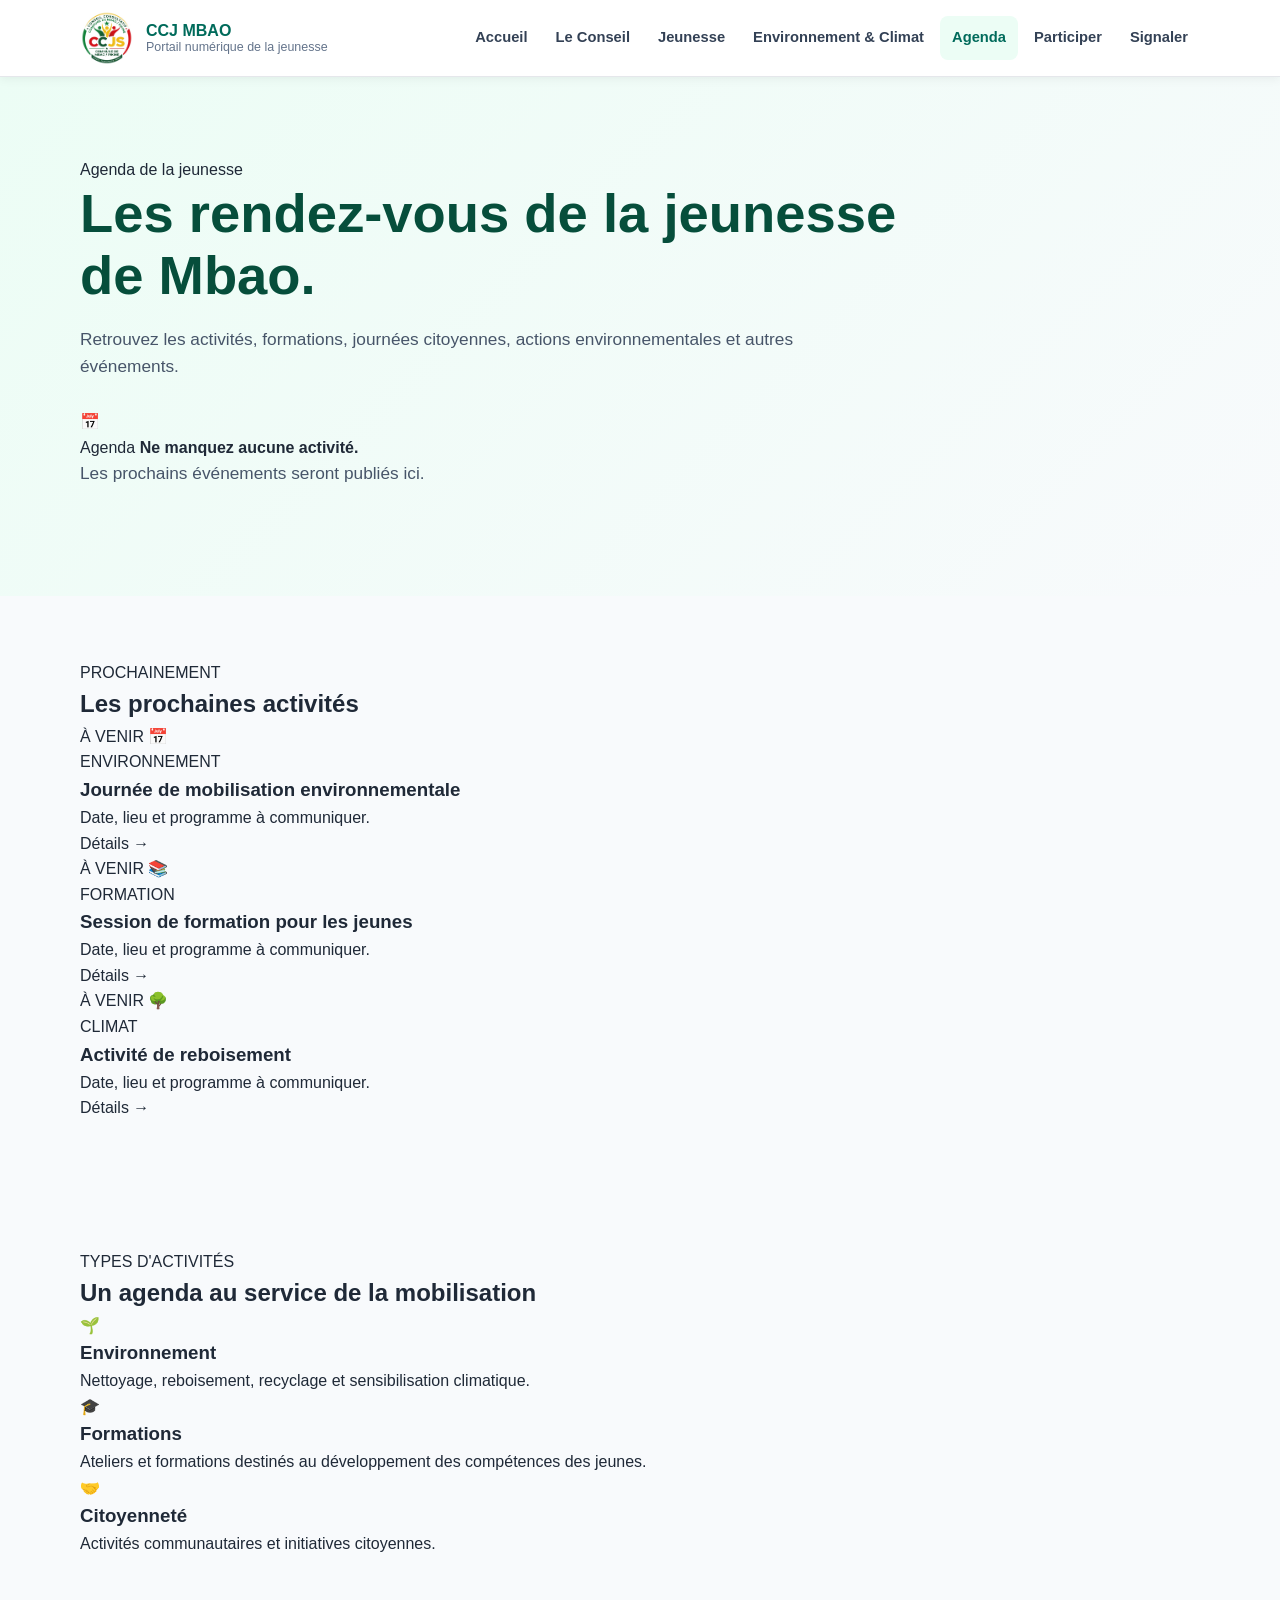
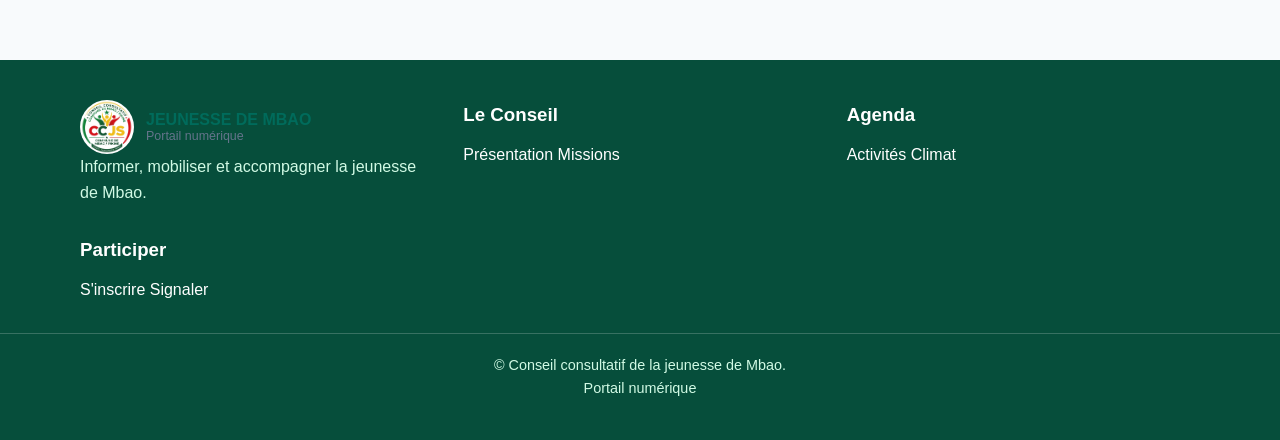
==== commit a0d0a036: "Mise a jour logo-footer" ====
--- a/agenda.html
+++ b/agenda.html
@@ -362,12 +362,15 @@
 
             <div class="logo footer-logo">
 
-                <div class="logo-symbol">JM</div>
-
-                <div class="logo-text">
-                    <strong>JEUNESSE DE MBAO</strong>
-                    <span>Portail numérique</span>
-                </div>
+                    <div class="logo-image">
+        <img src="images/logo officiell CCJS MBAO.jpg"
+             alt="Logo du Conseil Consultatif de la Jeunesse de Mbao">
+    </div>
+
+    <div class="logo-text">
+        <strong>JEUNESSE DE MBAO</strong>
+        <span>Portail numérique</span>
+    </div>
 
             </div>
 
